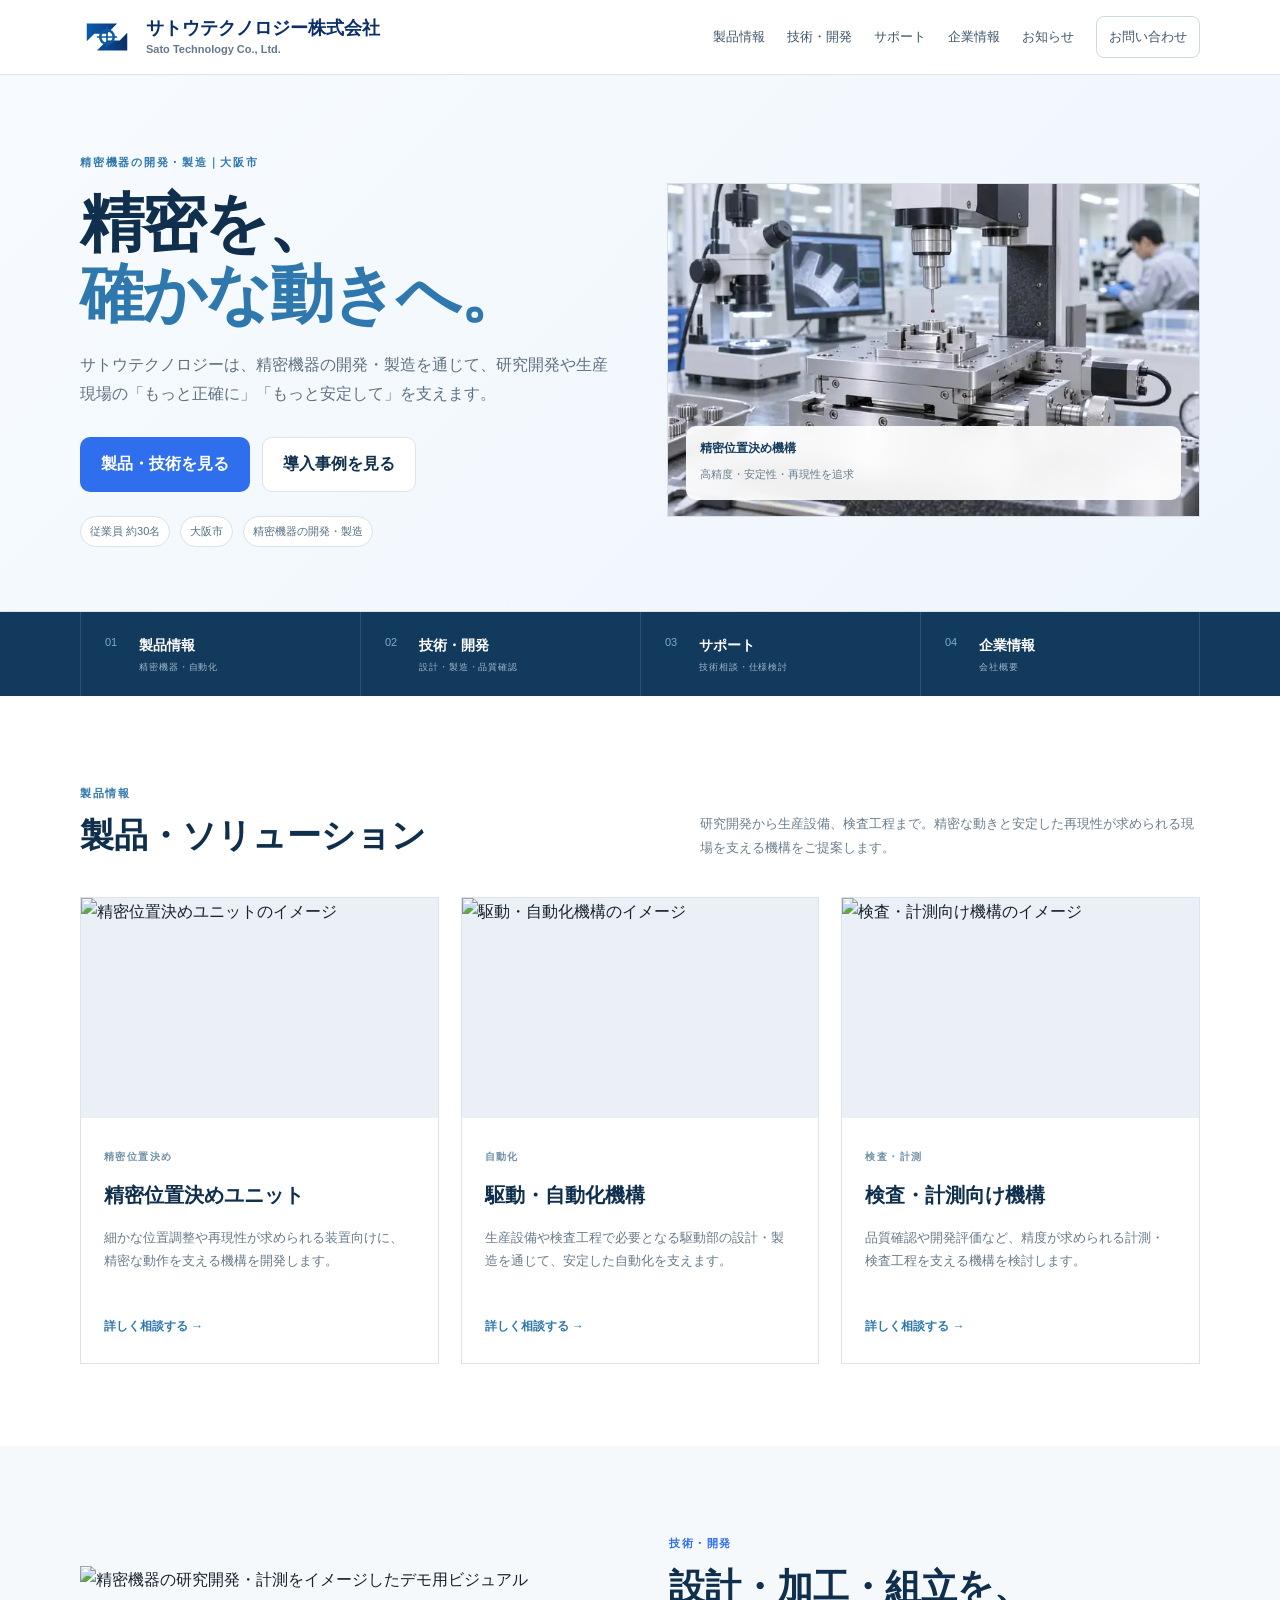
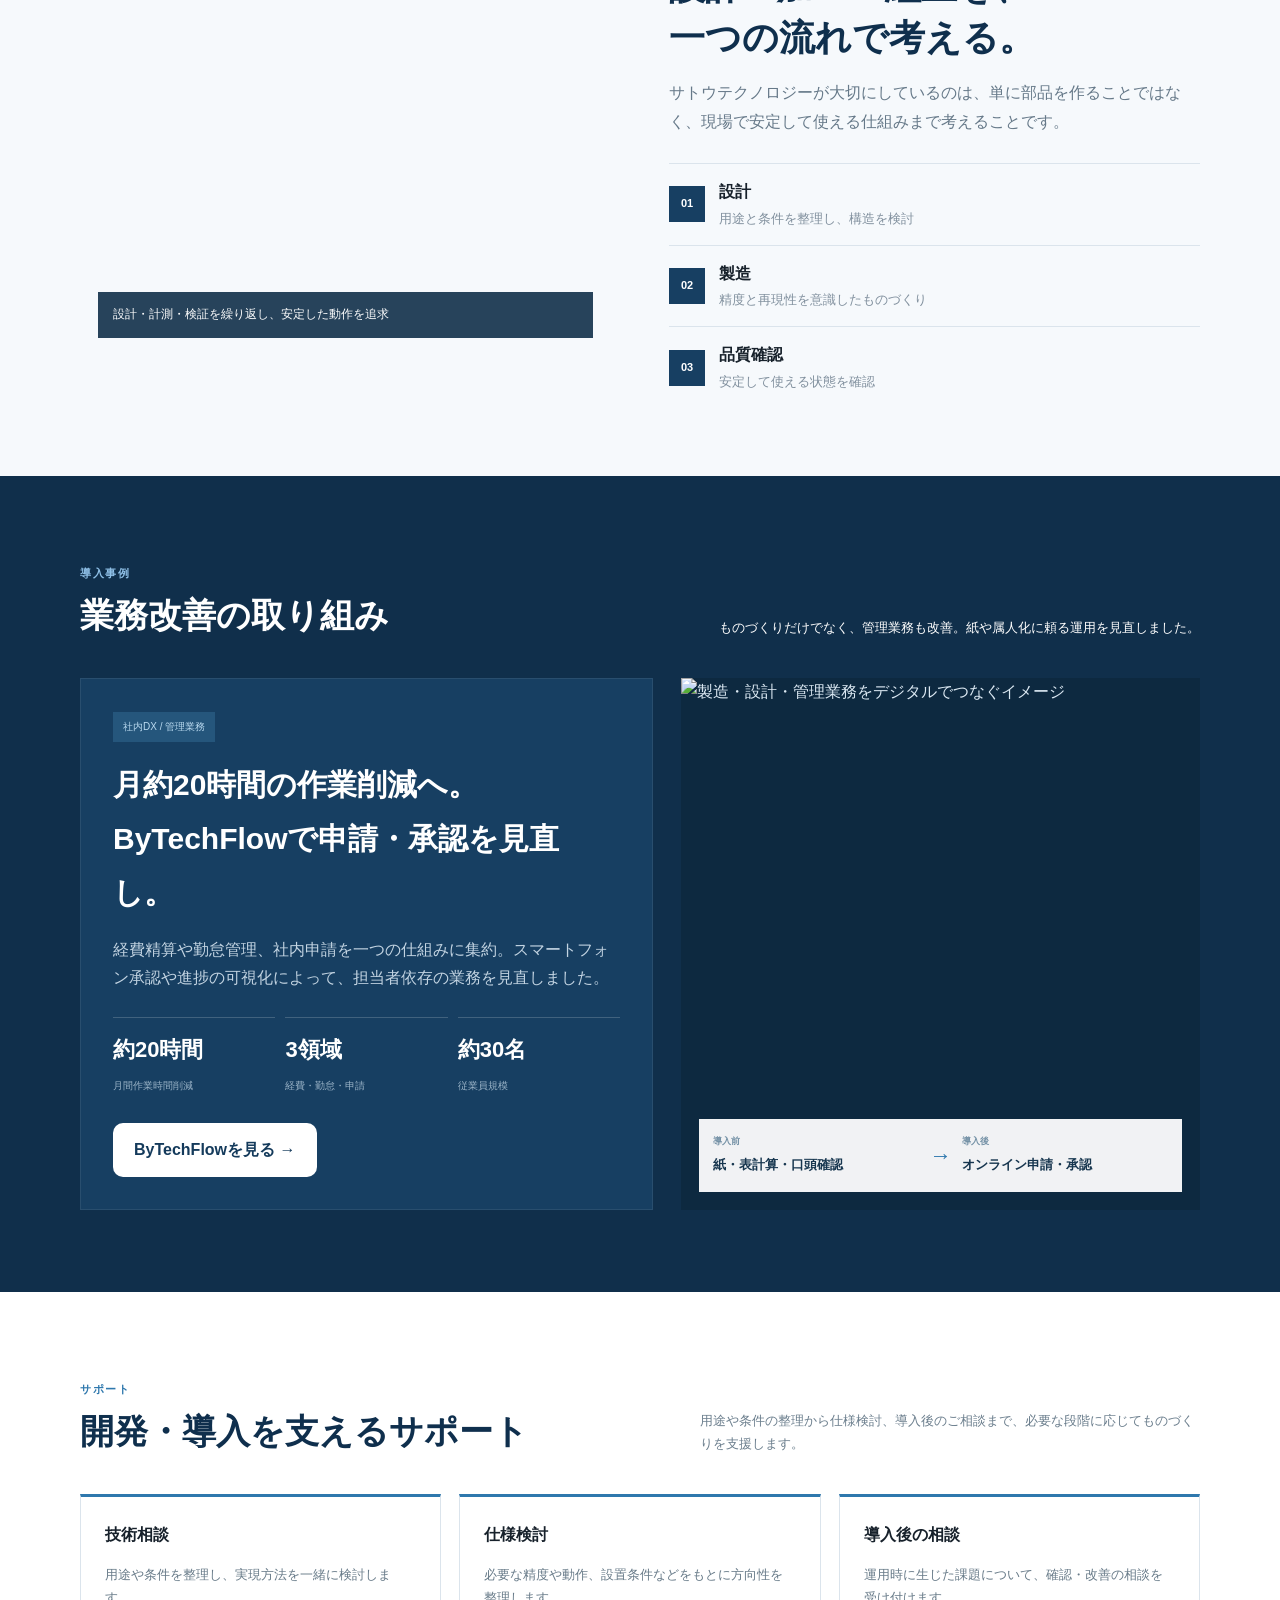
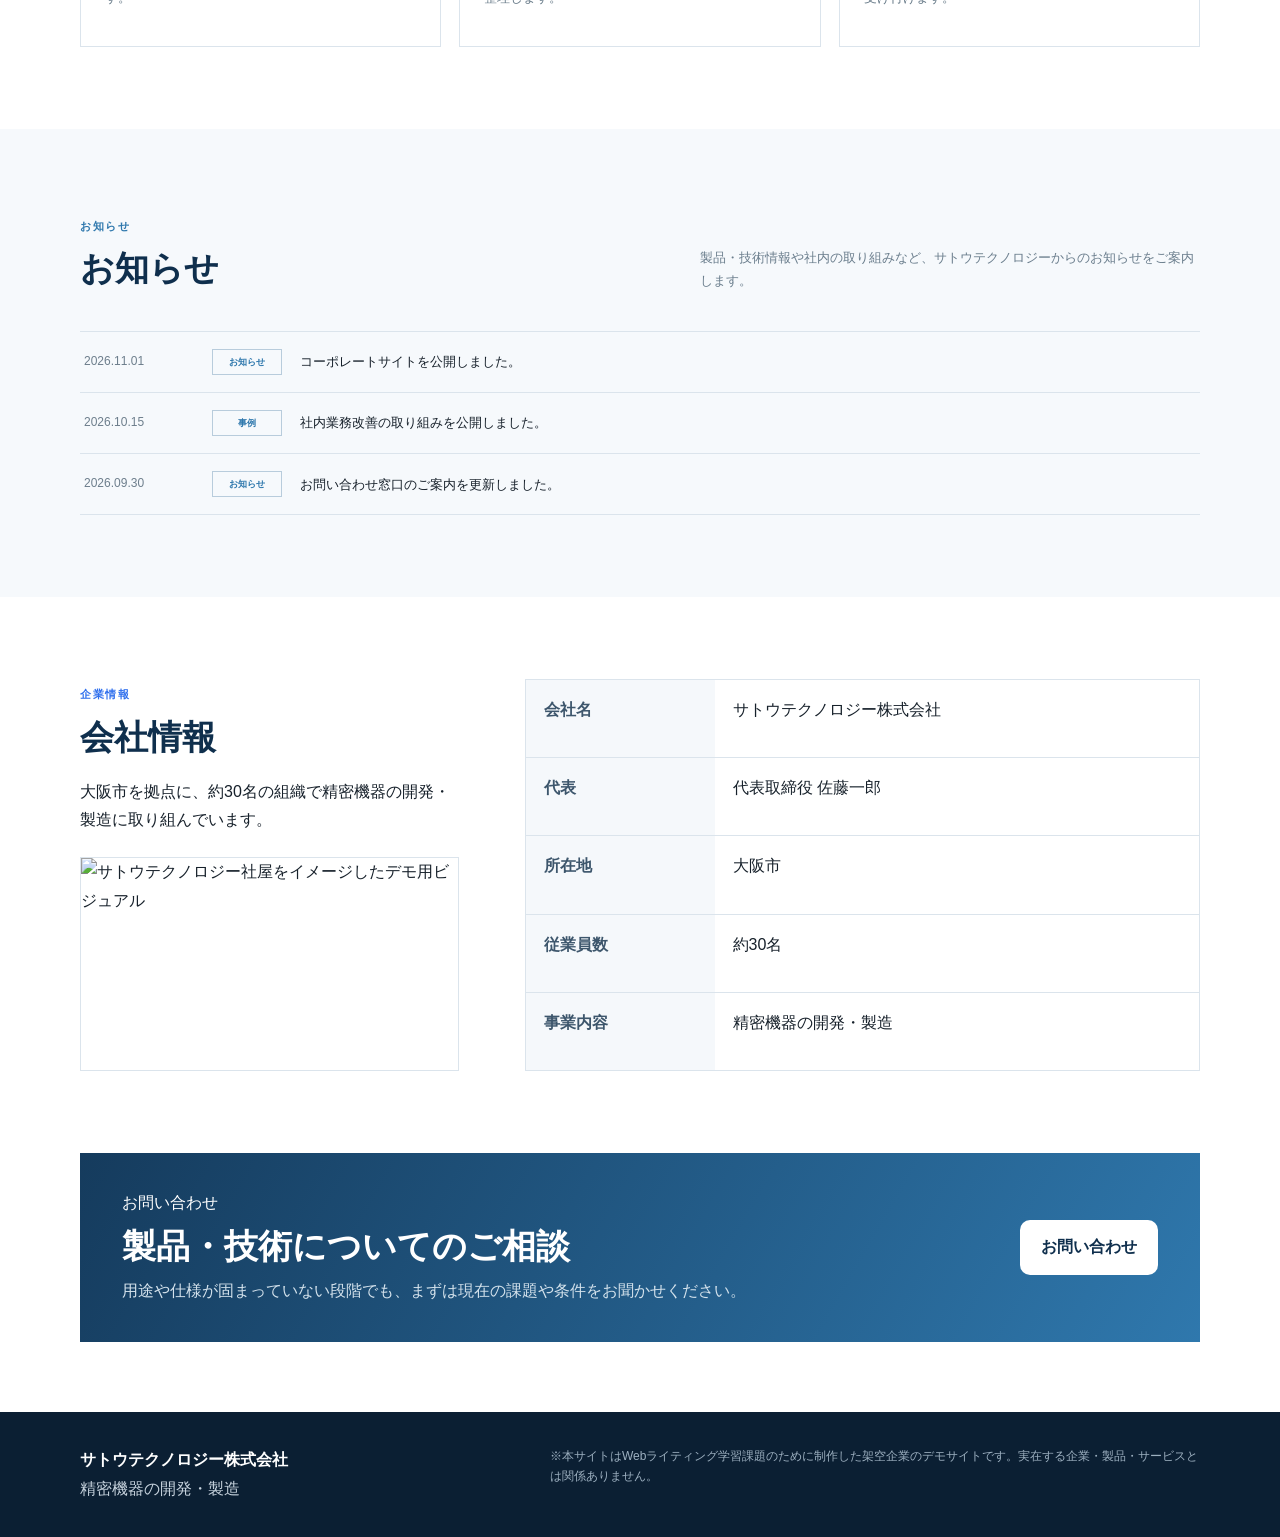
==== index.html @ 9f77a1e1 "Replace Sato Technology hero photo with requested precision stage image" ====
<!doctype html>
<html lang="ja">
<head>
<meta charset="utf-8">
<meta name="viewport" content="width=device-width, initial-scale=1">
<meta name="robots" content="noindex,nofollow">
<meta name="description" content="学習課題用に制作した架空企業・サトウテクノロジー株式会社のデモサイトです。">
<title>サトウテクノロジー株式会社｜精密機器・自動化技術</title>
<link rel="stylesheet" href="styles.css">
</head>
<body class="st-page">
<header class="site-header st-header">
  <div class="container header-inner">
    <a class="brand st-brand st-brand-inline" href="index.html" aria-label="サトウテクノロジー株式会社 ホーム">
      <svg class="st-logo-mark" viewBox="0 0 64 64" aria-hidden="true"><defs><linearGradient id="stg" x1="0" x2="1"><stop offset="0" stop-color="#0b5cab"/><stop offset="1" stop-color="#0b2f66"/></linearGradient></defs><path fill="url(#stg)" d="M8 16h36L32 28H17L8 37V16zm48 32H20l12-12h15l9-9v21z"/><circle cx="32" cy="32" r="8" fill="none" stroke="#0b5cab" stroke-width="3"/><path d="M32 20v24M20 32h24" stroke="#0b5cab" stroke-width="2"/></svg>
      <span class="st-logo-text"><strong>サトウテクノロジー株式会社</strong><small>Sato Technology Co., Ltd.</small></span>
    </a>
    <nav class="nav st-nav" aria-label="主要ナビゲーション">
      <a href="#products">製品情報</a>
      <a href="#technology">技術・開発</a>
      <a href="#support">サポート</a>
      <a href="#company">企業情報</a>
      <a href="#news">お知らせ</a>
      <a class="nav-contact" href="#contact">お問い合わせ</a>
    </nav>
  </div>
</header>

<main>
<section class="st-hero">
  <div class="container st-hero-grid">
    <div class="st-hero-copy">
      <div class="st-kicker">精密機器の開発・製造｜大阪市</div>
      <h1>精密を、<br><span>確かな動きへ。</span></h1>
      <p>サトウテクノロジーは、精密機器の開発・製造を通じて、研究開発や生産現場の「もっと正確に」「もっと安定して」を支えます。</p>
      <div class="cta-row">
        <a class="btn btn-primary" href="#products">製品・技術を見る</a>
        <a class="btn btn-secondary" href="#case">導入事例を見る</a>
      </div>
      <div class="st-hero-meta">
        <span>従業員 約30名</span><span>大阪市</span><span>精密機器の開発・製造</span>
      </div>
    </div>

    <div class="precision-visual precision-photo" aria-label="精密位置決めユニットのイメージ写真">
      <img src="assets/sato-hero-precision-stage.webp" alt="精密測定ステージと歯車検査装置を用いた精密機器の測定風景">
      <div class="precision-caption"><b>精密位置決め機構</b><span>高精度・安定性・再現性を追求</span></div>
    </div>

  </div>
</section>

<section class="st-quick-nav">
  <div class="container st-quick-grid">
    <a href="#products"><span>01</span><b>製品情報</b><small>精密機器・自動化</small></a>
    <a href="#technology"><span>02</span><b>技術・開発</b><small>設計・製造・品質確認</small></a>
    <a href="#support"><span>03</span><b>サポート</b><small>技術相談・仕様検討</small></a>
    <a href="#company"><span>04</span><b>企業情報</b><small>会社概要</small></a>
  </div>
</section>

<section id="products" class="st-section">
  <div class="container">
    <div class="st-section-head"><div><span>製品情報</span><h2>製品・ソリューション</h2></div><p>研究開発から生産設備、検査工程まで。精密な動きと安定した再現性が求められる現場を支える機構をご提案します。</p></div>
    <div class="st-product-grid">
      <article class="st-product-card">
        <div class="product-art product-photo"><img src="https://images.unsplash.com/photo-1755943421697-a9948e8c6234?auto=format&fit=crop&w=900&q=72" alt="精密位置決めユニットのイメージ"></div>
        <div class="product-body"><span>精密位置決め</span><h3>精密位置決めユニット</h3><p>細かな位置調整や再現性が求められる装置向けに、精密な動作を支える機構を開発します。</p><a href="#contact">詳しく相談する →</a></div>
      </article>
      <article class="st-product-card">
        <div class="product-art product-photo"><img src="https://images.unsplash.com/photo-1774887810190-5de1cc9cb06e?auto=format&fit=crop&w=900&q=72" alt="駆動・自動化機構のイメージ"></div>
        <div class="product-body"><span>自動化</span><h3>駆動・自動化機構</h3><p>生産設備や検査工程で必要となる駆動部の設計・製造を通じて、安定した自動化を支えます。</p><a href="#contact">詳しく相談する →</a></div>
      </article>
      <article class="st-product-card">
        <div class="product-art product-photo"><img src="https://images.unsplash.com/photo-1755943421697-a9948e8c6234?auto=format&fit=crop&w=900&q=72" alt="検査・計測向け機構のイメージ"></div>
        <div class="product-body"><span>検査・計測</span><h3>検査・計測向け機構</h3><p>品質確認や開発評価など、精度が求められる計測・検査工程を支える機構を検討します。</p><a href="#contact">詳しく相談する →</a></div>
      </article>
    </div>
  </div>
</section>

<section id="technology" class="st-section st-soft">
  <div class="container st-tech-grid">
    <div class="st-tech-visual st-tech-photo">
      <img src="https://images.unsplash.com/photo-1774887810190-5de1cc9cb06e?auto=format&fit=crop&w=1400&q=76" alt="精密機器の研究開発・計測をイメージしたデモ用ビジュアル">
      <div class="photo-note">設計・計測・検証を繰り返し、安定した動作を追求</div>
    </div>

    <div>
      <span class="st-label">技術・開発</span>
      <h2>設計・加工・組立を、<br>一つの流れで考える。</h2>
      <p>サトウテクノロジーが大切にしているのは、単に部品を作ることではなく、現場で安定して使える仕組みまで考えることです。</p>
      <div class="st-tech-points">
        <div><b>01</b><span><strong>設計</strong><small>用途と条件を整理し、構造を検討</small></span></div>
        <div><b>02</b><span><strong>製造</strong><small>精度と再現性を意識したものづくり</small></span></div>
        <div><b>03</b><span><strong>品質確認</strong><small>安定して使える状態を確認</small></span></div>
      </div>
    </div>
  </div>
</section>

<section id="case" class="st-case-section">
  <div class="container">
    <div class="st-section-head light"><div><span>導入事例</span><h2>業務改善の取り組み</h2></div><p>ものづくりだけでなく、管理業務も改善。紙や属人化に頼る運用を見直しました。</p></div>
    <div class="st-case-grid">
      <div class="st-case-copy">
        <span class="case-pill">社内DX / 管理業務</span>
        <h3>月約20時間の作業削減へ。<br>ByTechFlowで申請・承認を見直し。</h3>
        <p>経費精算や勤怠管理、社内申請を一つの仕組みに集約。スマートフォン承認や進捗の可視化によって、担当者依存の業務を見直しました。</p>
        <div class="st-case-stats"><div><b>約20時間</b><span>月間作業時間削減</span></div><div><b>3領域</b><span>経費・勤怠・申請</span></div><div><b>約30名</b><span>従業員規模</span></div></div>
        <a class="btn case-btn" href="bytechflow.html">ByTechFlowを見る →</a>
      </div>
      <div class="st-case-visual">
        <img src="https://images.unsplash.com/photo-1770048532712-4fde5ef7eb90?auto=format&fit=crop&w=1400&q=76" alt="製造・設計・管理業務をデジタルでつなぐイメージ">
        <div class="st-case-overlay">
          <div><small>導入前</small><b>紙・表計算・口頭確認</b></div>
          <span>→</span>
          <div><small>導入後</small><b>オンライン申請・承認</b></div>
        </div>
      </div>
    </div>
  </div>
</section>

<section id="support" class="st-section">
  <div class="container">
    <div class="st-section-head"><div><span>サポート</span><h2>開発・導入を支えるサポート</h2></div><p>用途や条件の整理から仕様検討、導入後のご相談まで、必要な段階に応じてものづくりを支援します。</p></div>
    <div class="st-support-grid">
      <div><b>技術相談</b><p>用途や条件を整理し、実現方法を一緒に検討します。</p></div>
      <div><b>仕様検討</b><p>必要な精度や動作、設置条件などをもとに方向性を整理します。</p></div>
      <div><b>導入後の相談</b><p>運用時に生じた課題について、確認・改善の相談を受け付けます。</p></div>
    </div>
  </div>
</section>

<section id="news" class="st-section st-soft">
  <div class="container">
    <div class="st-section-head"><div><span>お知らせ</span><h2>お知らせ</h2></div><p>製品・技術情報や社内の取り組みなど、サトウテクノロジーからのお知らせをご案内します。</p></div>
    <div class="st-news-list">
      <div><time>2026.11.01</time><span>お知らせ</span><p>コーポレートサイトを公開しました。</p></div>
      <div><time>2026.10.15</time><span>事例</span><p>社内業務改善の取り組みを公開しました。</p></div>
      <div><time>2026.09.30</time><span>お知らせ</span><p>お問い合わせ窓口のご案内を更新しました。</p></div>
    </div>
  </div>
</section>

<section id="company" class="st-section">
  <div class="container st-company-grid">
    <div><span class="st-label">企業情報</span><h2>会社情報</h2><p>大阪市を拠点に、約30名の組織で精密機器の開発・製造に取り組んでいます。</p><img class="st-company-photo" src="https://images.unsplash.com/photo-1770048532712-4fde5ef7eb90?auto=format&fit=crop&w=1000&q=74" alt="サトウテクノロジー社屋をイメージしたデモ用ビジュアル"></div>
    <table class="profile st-profile"><tr><th>会社名</th><td>サトウテクノロジー株式会社</td></tr><tr><th>代表</th><td>代表取締役 佐藤一郎</td></tr><tr><th>所在地</th><td>大阪市</td></tr><tr><th>従業員数</th><td>約30名</td></tr><tr><th>事業内容</th><td>精密機器の開発・製造</td></tr></table>
  </div>
</section>

<section id="contact" class="st-contact-section">
  <div class="container st-contact-box">
    <div><span>お問い合わせ</span><h2>製品・技術についてのご相談</h2><p>用途や仕様が固まっていない段階でも、まずは現在の課題や条件をお聞かせください。</p></div>
    <a class="btn btn-white" href="mailto:contact@sato-technology.example">お問い合わせ</a>
  </div>
</section>
</main>

<footer class="site-footer st-footer">
  <div class="container footer-inner">
    <div><div class="footer-title">サトウテクノロジー株式会社</div><div>精密機器の開発・製造</div></div>
    <div class="footer-note">※本サイトはWebライティング学習課題のために制作した架空企業のデモサイトです。実在する企業・製品・サービスとは関係ありません。</div>
  </div>
</footer>
</body>
</html>
---- styles.css ----
:root{
  --navy:#0f2f4d;--blue:#2f6fed;--blue2:#eaf2ff;--ink:#17212b;--muted:#647588;
  --line:#dbe4ec;--soft:#f6f9fc;--white:#fff;--shadow:0 18px 50px rgba(20,57,91,.12)
}
*{box-sizing:border-box}
html{scroll-behavior:smooth}
body{margin:0;font-family:-apple-system,BlinkMacSystemFont,"Segoe UI","Hiragino Kaku Gothic ProN","Yu Gothic",Meiryo,sans-serif;color:var(--ink);background:#fff;line-height:1.8}
a{color:inherit;text-decoration:none}
img,svg{display:block;max-width:100%}
.container{width:min(1120px,calc(100% - 40px));margin:auto}
.site-header{position:sticky;top:0;z-index:30;background:rgba(255,255,255,.95);backdrop-filter:blur(10px);border-bottom:1px solid var(--line)}
.header-inner{min-height:74px;display:flex;align-items:center;justify-content:space-between;gap:24px}
.brand{display:flex;align-items:center;gap:12px;font-weight:800;color:var(--navy)}
.brand-mark{width:38px;height:38px;border-radius:10px;background:linear-gradient(135deg,var(--navy),var(--blue));display:grid;place-items:center;color:#fff;font-weight:900}
.nav{display:flex;align-items:center;gap:22px;font-size:13px;color:#3f566b}
.nav a:hover{color:var(--blue)}
.nav-contact{padding:8px 12px;border:1px solid #cbd9e5;border-radius:8px}
.btn{display:inline-flex;align-items:center;justify-content:center;padding:12px 20px;border-radius:10px;font-weight:800;border:1px solid transparent;transition:.2s}
.btn:hover{transform:translateY(-1px)}
.btn-primary{background:var(--blue);color:#fff}
.btn-secondary{background:#fff;border-color:var(--line);color:var(--navy)}
.btn-white{background:#fff;color:var(--navy)}
.btn-outline-white{border-color:rgba(255,255,255,.55);color:#fff;background:transparent}
.btn-lg{padding:14px 24px;border-radius:12px}
.cta-row{display:flex;gap:12px;flex-wrap:wrap;margin-top:28px}
h1,h2,h3{color:var(--navy)}
h1{letter-spacing:-.03em}
h2{font-size:34px;line-height:1.4;margin:6px 0 12px}
h3{margin:0 0 10px}
.kicker,.st-label{font-size:11px;letter-spacing:.14em;text-transform:uppercase;color:var(--blue);font-weight:900}
.muted{color:var(--muted)}
.profile{width:100%;border-collapse:collapse;background:#fff;border:1px solid var(--line)}
.profile th,.profile td{padding:16px 18px;border-bottom:1px solid var(--line);text-align:left;vertical-align:top}
.profile th{width:28%;background:#f5f8fb;color:#3d566c}
.notice{font-size:13px;color:#5f6d7a;background:#fff8e6;border:1px solid #ecd99b;padding:14px 16px;border-radius:10px}
.site-footer{background:#0b1f33;color:#c6d2dd;padding:34px 0}
.footer-inner{display:flex;justify-content:space-between;gap:28px;align-items:flex-start}
.footer-title{color:#fff;font-weight:900}
.footer-note{max-width:650px;font-size:12px;line-height:1.7;color:#9db0c0}
.footer-links{display:flex;gap:14px;flex-wrap:wrap;font-size:12px}

/* Sato Technology */
.st-brand-inline{display:flex;align-items:center;gap:12px}
.st-logo-mark{width:54px;height:54px;flex:none}
.st-logo-text{display:flex;flex-direction:column;line-height:1.15}
.st-logo-text strong{font-size:18px;color:#0b2f66}
.st-logo-text small{font-size:11px;color:#657789;margin-top:4px}
.st-hero{padding:78px 0 64px;background:linear-gradient(135deg,#f7fbff,#eef5fb);border-bottom:1px solid var(--line)}
.st-hero-grid{display:grid;grid-template-columns:1fr 1fr;gap:54px;align-items:center}
.st-kicker{font-size:11px;color:#2f78ad;letter-spacing:.16em;font-weight:900}
.st-hero h1{font-size:clamp(42px,5vw,66px);line-height:1.12;margin:15px 0 20px}
.st-hero h1 span{color:#2f78ad}
.st-hero-copy>p{color:#5f7181;font-size:16px}
.st-hero-meta{display:flex;gap:10px;flex-wrap:wrap;margin-top:24px}
.st-hero-meta span{font-size:11px;padding:5px 9px;background:#fff;border:1px solid #d7e2ea;border-radius:999px;color:#557084}
.precision-visual{position:relative;background:#dfe9f2;border:1px solid #d6e1e9;overflow:hidden}
.precision-photo>img{width:100%;aspect-ratio:16/10;object-fit:cover}
.precision-caption{position:absolute;left:18px;right:18px;bottom:16px;background:rgba(255,255,255,.92);backdrop-filter:blur(8px);padding:12px 14px;border-radius:10px}
.precision-caption b{display:block;color:#163d5e;font-size:12px}
.precision-caption span{font-size:11px;color:#687d8d}
.st-quick-nav{padding:0;background:#123a5c}
.st-quick-grid{display:grid;grid-template-columns:repeat(4,1fr)}
.st-quick-grid a{display:grid;grid-template-columns:34px 1fr;grid-template-rows:auto auto;padding:21px 24px;color:#fff;border-left:1px solid rgba(255,255,255,.12)}
.st-quick-grid a:last-child{border-right:1px solid rgba(255,255,255,.12)}
.st-quick-grid span{grid-row:1/3;color:#7eaccd;font-size:11px}
.st-quick-grid b{font-size:14px}
.st-quick-grid small{font-size:9px;color:#a1b8c9;letter-spacing:.1em}
.st-section{padding:82px 0}
.st-soft{background:var(--soft)}
.st-section-head{display:flex;justify-content:space-between;gap:50px;align-items:flex-end;margin-bottom:38px}
.st-section-head>div span{font-size:11px;color:#2f78ad;letter-spacing:.14em;font-weight:900}
.st-section-head h2{margin:5px 0 0}
.st-section-head>p{max-width:500px;margin:0;color:#6b7e8d;font-size:13px}
.st-section-head.light h2,.st-section-head.light p{color:#fff}
.st-section-head.light span{color:#8fc0e7}
.st-product-grid{display:grid;grid-template-columns:repeat(3,1fr);gap:22px}
.st-product-card{background:#fff;border:1px solid var(--line);overflow:hidden}
.product-art{height:220px;background:#eaf0f5}
.product-photo img{width:100%;height:100%;object-fit:cover;transition:.3s}
.st-product-card:hover .product-photo img{transform:scale(1.03)}
.product-body{padding:23px}
.product-body>span{font-size:10px;color:#7191a7;letter-spacing:.14em;font-weight:900}
.product-body h3{font-size:20px;margin:7px 0 8px}
.product-body p{font-size:13px;color:#687b89;min-height:72px}
.product-body a{font-size:12px;color:#2f78ad;font-weight:900}
.st-tech-grid{display:grid;grid-template-columns:1fr 1fr;gap:58px;align-items:center}
.st-tech-photo{position:relative;overflow:hidden}
.st-tech-photo img{width:100%;min-height:390px;object-fit:cover}
.photo-note{position:absolute;left:18px;right:18px;bottom:18px;background:rgba(11,43,69,.88);color:#fff;padding:12px 15px;font-size:12px}
.st-tech-grid h2{font-size:36px}
.st-tech-grid p{color:#667989}
.st-tech-points{margin-top:26px;display:grid;gap:14px}
.st-tech-points>div{display:flex;gap:14px;align-items:center;border-top:1px solid var(--line);padding-top:14px}
.st-tech-points b{width:36px;height:36px;display:grid;place-items:center;background:#173f62;color:#fff;font-size:11px}
.st-tech-points span{display:flex;flex-direction:column}
.st-tech-points small{color:#81909e}
.st-case-section{padding:82px 0;background:#102f4b;color:#dce9f3}
.st-case-grid{display:grid;grid-template-columns:1.05fr .95fr;gap:28px}
.st-case-copy{background:#173f62;padding:32px;border:1px solid rgba(255,255,255,.08)}
.case-pill{font-size:10px;background:#25567c;color:#b9d9ef;padding:6px 10px;display:inline-block}
.st-case-copy h3{font-size:30px;color:#fff;margin:16px 0 12px}
.st-case-copy p{color:#c3d4e2}
.st-case-stats{display:grid;grid-template-columns:repeat(3,1fr);gap:10px;margin:24px 0}
.st-case-stats div{border-top:1px solid rgba(255,255,255,.18);padding-top:12px}
.st-case-stats b{display:block;color:#fff;font-size:22px}
.st-case-stats span{font-size:10px;color:#9ab3c7}
.case-btn{background:#fff;color:#143a5b}
.st-case-visual{position:relative;overflow:hidden;background:#0d2940}
.st-case-visual>img{width:100%;height:100%;min-height:370px;object-fit:cover}
.st-case-overlay{position:absolute;left:18px;right:18px;bottom:18px;display:grid;grid-template-columns:1fr auto 1fr;gap:10px;align-items:center;background:rgba(255,255,255,.94);padding:14px;color:#17364f}
.st-case-overlay small{display:block;font-size:9px;color:#7390a5;font-weight:900}
.st-case-overlay b{font-size:13px}
.st-case-overlay span{color:#2f78ad;font-size:22px;font-weight:900}
.st-support-grid{display:grid;grid-template-columns:repeat(3,1fr);gap:18px}
.st-support-grid>div{border-top:3px solid #2f78ad;background:#fff;border-left:1px solid var(--line);border-right:1px solid var(--line);border-bottom:1px solid var(--line);padding:24px}
.st-support-grid p{font-size:13px;color:#687b89}
.st-news-list{border-top:1px solid var(--line)}
.st-news-list>div{display:grid;grid-template-columns:110px 70px 1fr;gap:18px;align-items:center;border-bottom:1px solid var(--line);padding:17px 4px}
.st-news-list time{font-size:12px;color:#6d7e8c}
.st-news-list span{font-size:9px;color:#2f78ad;font-weight:900;border:1px solid #b8ccdc;text-align:center;padding:4px}
.st-news-list p{margin:0;font-size:13px}
.st-company-grid{display:grid;grid-template-columns:.72fr 1.28fr;gap:66px}
.st-company-photo{width:100%;margin-top:22px;aspect-ratio:16/9;object-fit:cover;border:1px solid var(--line)}
.st-contact-section{padding:0 0 70px}
.st-contact-box{background:linear-gradient(120deg,#153b5d,#2f78ad);padding:36px 42px;color:#fff;display:flex;justify-content:space-between;gap:30px;align-items:center}
.st-contact-box h2{color:#fff;margin:5px 0 7px}
.st-contact-box p{margin:0;color:#d4e2ec}

/* ByTechFlow + provider */
.btf-page{background:#fff}
.btf-header .header-inner{min-height:76px}
.btf-header .header-cta{padding:10px 16px;font-size:13px}
.btf-hero{position:relative;overflow:hidden;padding:84px 0 76px;background:radial-gradient(circle at 82% 18%,#e8f2ff 0,rgba(232,242,255,.3) 30%,transparent 52%),linear-gradient(180deg,#fbfdff,#f5f9ff);border-bottom:1px solid #e3ebf4}
.btf-hero-grid{display:grid;grid-template-columns:.92fr 1.08fr;gap:54px;align-items:center}
.eyebrow{display:inline-flex;padding:6px 12px;border-radius:999px;background:var(--blue2);color:#1e5fd1;font-size:12px;font-weight:900}
.btf-hero-copy h1{font-size:clamp(42px,5.4vw,68px);line-height:1.12;margin:18px 0 20px}
.btf-hero-copy h1 span{color:var(--blue)}
.btf-hero-copy .lead{font-size:19px;color:#30465b}
.hero-sub{font-size:14px;color:#66798b}
.hero-sub a{color:#245fc8;font-weight:800}
.hero-trust{display:flex;gap:16px;flex-wrap:wrap;margin-top:22px;color:#526679;font-size:13px}
.product-window{border:1px solid #d9e4ef;background:#fff;border-radius:22px;box-shadow:var(--shadow);overflow:hidden}
.window-bar{height:42px;display:flex;align-items:center;gap:7px;padding:0 14px;border-bottom:1px solid #edf1f5;background:#fbfcfe;color:#8a99a8;font-size:11px}
.window-bar i{width:8px;height:8px;border-radius:50%;background:#dce4ec}
.window-bar span{margin-left:8px}
.app-shell{display:grid;grid-template-columns:92px 1fr;min-height:390px}
.app-sidebar{background:#123156;padding:18px 12px;color:#c9d7e6}
.mini-logo{width:32px;height:32px;border-radius:9px;display:grid;place-items:center;background:#4f82f8;color:#fff;font-weight:900;margin:0 auto 20px}
.side-item{font-size:11px;padding:9px 8px;border-radius:8px;margin:4px 0}
.side-item.active{background:rgba(255,255,255,.12);color:#fff}
.app-main{background:#f5f8fc;padding:22px}
.app-top{display:flex;justify-content:space-between;align-items:center;margin-bottom:18px;color:#2d4357}
.app-top span{font-size:11px;color:#91a0ae}
.dash-grid{display:grid;grid-template-columns:1fr 1fr;gap:12px}
.dash-card{background:#fff;border:1px solid #e4ebf2;border-radius:12px;padding:14px;min-height:104px}
.dash-card.dash-wide{grid-column:1/-1}
.dash-label{font-size:10px;color:#7a8c9d;margin-bottom:8px}
.big-num{font-size:27px;color:#2f6fed;line-height:1}
.dash-card small{margin-left:4px;color:#8292a2}
.schedule-row,.progress-row{display:flex;align-items:center;gap:10px;font-size:11px;padding:6px 0;border-top:1px solid #f0f3f7}
.progress-row{justify-content:space-between}
.progress-row em{font-style:normal;color:#b96b00;background:#fff2d7;border-radius:999px;padding:2px 7px}
.progress-row em.done{color:#207a55;background:#e9f8f1}
.value-strip{padding:0;border-bottom:1px solid #e8eef5}
.value-strip-inner{display:grid;grid-template-columns:repeat(4,1fr)}
.value-strip-inner div{padding:24px 18px;border-right:1px solid #edf1f5;text-align:center}
.value-strip b{display:block;color:#163756}
.value-strip span{font-size:12px;color:#7a8b9b}
.btf-section{padding:88px 0}
.btf-soft{background:#f7faff}
.section-head{max-width:800px;margin-bottom:38px}
.section-head.center{text-align:center;margin:0 auto 46px}
.reason-grid{display:grid;grid-template-columns:repeat(3,1fr);gap:22px}
.reason-card{position:relative;border:1px solid #e2e9f0;border-radius:20px;padding:28px;background:#fff}
.reason-no{position:absolute;right:20px;top:16px;font-size:12px;color:#a6b5c4}
.reason-icon{width:48px;height:48px;border-radius:14px;background:#eaf2ff;display:grid;place-items:center;color:#2f6fed;font-weight:900;font-size:20px;margin-bottom:18px}
.reason-card p{font-size:14px;color:#617385}
.feature-grid-6{display:grid;grid-template-columns:repeat(3,1fr);gap:18px}
.feature-tile{border:1px solid #dfe8f1;border-radius:18px;background:#fff;padding:24px}
.feature-icon{width:42px;height:42px;border-radius:12px;background:#edf4ff;display:grid;place-items:center;color:#2f6fed;font-weight:900;margin-bottom:15px}
.feature-tile p{font-size:13px;color:#66798a}
.feature-tile span{font-size:12px;color:#2f6fed;font-weight:800}
.workflow-grid{display:grid;grid-template-columns:.95fr 1.05fr;gap:68px;align-items:center}
.workflow-copy h2{font-size:38px}
.step-list{margin-top:28px;display:grid;gap:15px}
.step-list>div{display:flex;gap:14px;align-items:center;padding:15px 0;border-top:1px solid #e2e9f0}
.step-list b{width:34px;height:34px;border-radius:50%;display:grid;place-items:center;background:#2f6fed;color:#fff}
.step-list span{display:flex;flex-direction:column}
.step-list small{color:#7a8b9b}
.phone-stage{position:relative;min-height:450px;display:grid;place-items:center}
.phone{width:270px;background:#13253a;border-radius:34px;padding:12px;box-shadow:0 28px 60px rgba(20,45,70,.2)}
.phone-screen{background:#f6f9fc;border-radius:24px;padding:22px 16px;min-height:410px}
.phone-notch{width:80px;height:16px;background:#13253a;border-radius:0 0 12px 12px;margin:0 auto -4px;position:relative;z-index:2}
.phone-head{font-weight:900;color:#173653;margin-bottom:18px}
.phone-card{background:#fff;border:1px solid #e0e7ef;border-radius:12px;padding:13px;margin-bottom:11px;display:grid;gap:4px}
.phone-card small,.phone-card span{font-size:10px;color:#7a8b9b}
.phone-card em{font-style:normal;font-size:10px;color:#b86e00}
.phone-card em.approved{color:#21825c}
.phone-button{width:100%;background:#2f6fed;color:#fff;padding:12px;border-radius:10px;font-weight:800;text-align:center}
.float-note{position:absolute;background:#fff;border:1px solid #dce6ef;border-radius:10px;padding:10px 13px;box-shadow:0 12px 30px rgba(20,57,91,.12);font-size:12px;color:#31506b}
.note-a{right:6%;top:18%}.note-b{left:3%;bottom:18%}
.case-section{background:#f8fbff}
.case-feature{display:grid;grid-template-columns:1fr 1fr;gap:26px}
.case-copy{background:#12375b;color:#d9e8f4;border-radius:18px;padding:30px}
.case-copy h3{color:#fff;font-size:28px;margin-top:12px}
.case-tag{font-size:10px;background:#235681;color:#c8e2f4;padding:6px 10px;border-radius:999px}
.case-metrics{display:grid;grid-template-columns:repeat(3,1fr);gap:10px;margin:22px 0}
.case-metrics div{border-top:1px solid rgba(255,255,255,.18);padding-top:10px}
.case-metrics strong{display:block;color:#fff;font-size:22px}
.case-metrics span{font-size:10px}
.text-link{font-size:12px;font-weight:900;color:#bfe1ff}
.before-after{display:grid;grid-template-columns:1fr auto 1fr;gap:10px;align-items:center}
.ba-col{background:#fff;border:1px solid #dfe8f0;border-radius:16px;padding:24px}
.ba-col b{display:block;margin-bottom:12px}
.ba-col ul{padding-left:18px;margin:0;color:#637588;font-size:13px}
.ba-arrow{font-size:28px;color:#2f6fed;font-weight:900}
.support-grid{display:grid;grid-template-columns:1fr .82fr;gap:48px;align-items:center}
.support-list{padding:0;list-style:none;display:grid;gap:12px;margin-top:24px}
.support-list li{display:grid;grid-template-columns:120px 1fr;gap:16px;padding:14px 0;border-top:1px solid #e0e7ee}
.support-list span{color:#6a7c8d;font-size:13px}
.support-panel{background:linear-gradient(140deg,#153c62,#2f6fed);color:#fff;border-radius:20px;padding:34px}
.support-panel span{font-size:10px;letter-spacing:.13em;opacity:.75}
.support-panel strong{display:block;font-size:31px;line-height:1.35;margin:10px 0}
.support-panel p{opacity:.86}
.btf-cta-section{padding:0 0 72px}
.btf-cta-box{background:linear-gradient(120deg,#173b5e,#2f6fed);padding:40px;border-radius:20px;color:#fff;display:flex;justify-content:space-between;gap:34px;align-items:center}
.btf-cta-box h2{color:#fff;margin:6px 0}
.btf-cta-box p{color:#dbe8f5;max-width:690px}
.demo-notice-wrap{padding:0 0 54px}

@media(max-width:920px){
  .nav{display:none}.st-hero-grid,.st-tech-grid,.st-case-grid,.st-company-grid,.btf-hero-grid,.workflow-grid,.case-feature,.support-grid{grid-template-columns:1fr}
  .st-product-grid,.st-support-grid,.reason-grid,.feature-grid-6{grid-template-columns:1fr}
  .st-quick-grid,.value-strip-inner{grid-template-columns:repeat(2,1fr)}
  .st-section-head{display:block}.st-section-head>p{margin-top:14px}
  .st-case-overlay{grid-template-columns:1fr}.st-case-overlay span{transform:rotate(90deg);text-align:center}
  .btf-header .header-cta{display:none}
  .product-window{transform:none}
  .footer-inner{flex-direction:column}
}
@media(max-width:600px){
  .container{width:min(100% - 28px,1120px)}
  .st-logo-mark{width:42px;height:42px}.st-logo-text strong{font-size:14px}.st-logo-text small{font-size:9px}
  .st-hero{padding-top:52px}.st-hero h1{font-size:46px}
  .st-quick-grid,.value-strip-inner{grid-template-columns:1fr}
  .st-case-stats,.case-metrics{grid-template-columns:1fr}
  .st-news-list>div{grid-template-columns:84px 52px 1fr;gap:8px}
  .st-contact-box,.btf-cta-box{padding:28px 22px;flex-direction:column;align-items:flex-start}
  .precision-caption{position:static;border-radius:0}
  .btf-hero{padding-top:52px}.btf-hero-copy h1{font-size:48px}
  .app-shell{grid-template-columns:72px 1fr}.app-main{padding:14px}.dash-grid{grid-template-columns:1fr}
  .before-after{grid-template-columns:1fr}.ba-arrow{transform:rotate(90deg);text-align:center}
  .phone-stage{min-height:430px}.float-note{display:none}
}

/* ByTechFlow mobile approval photo */
.btf-mobile-scene{
  padding:0 0 88px;
  background:#fff;
}
.mobile-scene-grid{
  display:grid;
  grid-template-columns:.9fr 1.1fr;
  gap:42px;
  align-items:center;
  padding:34px;
  border:1px solid #dfe8f1;
  border-radius:24px;
  background:linear-gradient(135deg,#f8fbff,#eef5ff);
  box-shadow:0 18px 50px rgba(20,57,91,.08);
}
.mobile-scene-copy h2{
  font-size:36px;
  margin:8px 0 14px;
}
.mobile-scene-copy p{
  color:#617385;
  margin:0;
}
.mobile-scene-points{
  display:flex;
  gap:10px;
  flex-wrap:wrap;
  margin-top:22px;
}
.mobile-scene-points span{
  font-size:12px;
  font-weight:800;
  color:#315d88;
  background:#fff;
  border:1px solid #d8e5f0;
  border-radius:999px;
  padding:7px 11px;
}
.mobile-scene-photo{
  margin:0;
  overflow:hidden;
  border-radius:18px;
  background:#dfe8f1;
  box-shadow:0 14px 34px rgba(20,45,70,.15);
}
.mobile-scene-photo img{
  width:100%;
  aspect-ratio:800/474;
  object-fit:cover;
  object-position:center;
  display:block;
}
.mobile-scene-photo figcaption{
  padding:10px 14px;
  background:#fff;
  color:#6e8090;
  font-size:11px;
}
@media(max-width:920px){
  .mobile-scene-grid{grid-template-columns:1fr;padding:24px}
}
@media(max-width:600px){
  .btf-mobile-scene{padding-bottom:62px}
  .mobile-scene-grid{padding:18px;gap:24px;border-radius:18px}
  .mobile-scene-copy h2{font-size:30px}
}

/* ByTechFlow visual polish */
.btf-page{overflow-x:hidden}
.btf-hero-grid{gap:64px}
.btf-hero-copy{max-width:520px}
.eyebrow{gap:9px;align-items:center}
.eyebrow small{
  font-size:9px;
  letter-spacing:.12em;
  color:#fff;
  background:#245fc8;
  border-radius:999px;
  padding:3px 7px;
}
.btf-hero-copy .lead{max-width:500px}
.hero-sub{max-width:520px}
.product-window{
  transition:transform .25s ease,box-shadow .25s ease;
}
.product-window:hover{
  transform:translateY(-4px);
  box-shadow:0 24px 64px rgba(20,57,91,.16);
}
.reason-card,.feature-tile{
  transition:transform .2s ease,box-shadow .2s ease,border-color .2s ease;
}
.reason-card:hover,.feature-tile:hover{
  transform:translateY(-3px);
  border-color:#cddceb;
  box-shadow:0 14px 34px rgba(20,57,91,.09);
}
.mobile-scene-grid{
  grid-template-columns:.82fr 1.18fr;
  gap:48px;
}
.mobile-scene-copy{padding-left:4px}
.mobile-scene-photo img{
  aspect-ratio:16/9;
  object-position:center 44%;
}
.btf-cta-box{
  box-shadow:0 20px 48px rgba(28,76,126,.16);
}
.btf-page a:focus-visible,.btf-page .phone-button:focus-visible{
  outline:3px solid rgba(47,111,237,.35);
  outline-offset:3px;
}
@media(max-width:920px){
  .btf-hero-grid{gap:38px}
  .btf-hero-copy{max-width:none}
  .mobile-scene-grid{grid-template-columns:1fr;gap:28px}
  .mobile-scene-copy{padding-left:0}
}
@media(max-width:600px){
  .btf-section{padding:68px 0}
  .btf-hero-copy h1{font-size:44px}
  .btf-hero-copy .lead{font-size:17px}
  .hero-trust{gap:10px 14px}
  .mobile-scene-photo figcaption{font-size:10px}
}

.btf-mobile-nav{display:none;background:#fff;border-bottom:1px solid var(--line)}
.btf-mobile-nav-inner{
  display:flex;
  gap:8px;
  overflow-x:auto;
  padding-top:10px;
  padding-bottom:10px;
  scrollbar-width:none;
}
.btf-mobile-nav-inner::-webkit-scrollbar{display:none}
.btf-mobile-nav a{
  flex:0 0 auto;
  padding:7px 12px;
  border:1px solid #dfe7ef;
  border-radius:999px;
  color:#456077;
  background:#fff;
  font-size:12px;
  font-weight:800;
  white-space:nowrap;
}
@media(max-width:920px){
  .btf-mobile-nav{display:block}
}

/* ByTechFlow portfolio note */
#about,#features,#workflow,#case,#support,#contact{scroll-margin-top:96px}
.portfolio-note-section{
  padding:0 0 56px;
  background:#fff;
}
.portfolio-note-head{
  max-width:760px;
  margin-bottom:20px;
}
.portfolio-note-head h2{
  font-size:30px;
  margin:6px 0 10px;
}
.portfolio-note-head p{
  margin:0;
  color:#647789;
}
.portfolio-note-grid{
  display:grid;
  grid-template-columns:repeat(3,1fr);
  gap:14px;
}
.portfolio-note-grid>div{
  border:1px solid #dfe8f1;
  border-radius:16px;
  padding:20px;
  background:#f8fbff;
}
.portfolio-note-grid b{
  display:block;
  margin-bottom:8px;
  color:#173b5e;
}
.portfolio-note-grid span{
  color:#647789;
  font-size:13px;
  line-height:1.8;
}
@media(max-width:920px){
  .portfolio-note-grid{grid-template-columns:1fr}
}
@media(max-width:600px){
  #about,#features,#workflow,#case,#support,#contact{scroll-margin-top:82px}
  .portfolio-note-section{padding-bottom:42px}
  .portfolio-note-head h2{font-size:26px}
}

/* Portfolio overview */
.portfolio-page{background:#fff;color:#243447}
.portfolio-header{background:rgba(255,255,255,.96)}
.portfolio-hero{padding:96px 0 76px;background:linear-gradient(135deg,#f8fbff,#eef5ff)}
.portfolio-hero-grid{display:grid;grid-template-columns:1.15fr .85fr;gap:64px;align-items:center}
.portfolio-hero h1{font-size:58px;line-height:1.12;letter-spacing:-.035em;margin:18px 0}
.portfolio-hero h1 span{color:#2f6fed}
.portfolio-lead{font-size:18px;line-height:1.9;color:#53697d;max-width:720px}
.portfolio-note{font-size:12px;line-height:1.8;color:#718395;border-left:3px solid #b8c9da;padding-left:14px;margin-top:22px}
.portfolio-summary-card{background:#12375b;color:#fff;border-radius:22px;padding:30px;box-shadow:0 24px 60px rgba(20,57,91,.16)}
.portfolio-summary-card>span{font-size:10px;letter-spacing:.14em;color:#a9cae7}
.portfolio-summary-card dl{margin:18px 0 0}
.portfolio-summary-card dl>div{display:grid;grid-template-columns:110px 1fr;gap:16px;padding:14px 0;border-top:1px solid rgba(255,255,255,.14)}
.portfolio-summary-card dt{font-size:11px;color:#a9bdd0}
.portfolio-summary-card dd{margin:0;font-size:13px;line-height:1.7}
.portfolio-section{padding:88px 0}
.portfolio-soft{background:#f8fbff}
.portfolio-section-head{max-width:760px;margin-bottom:32px}
.portfolio-section-head h2{font-size:38px;margin:8px 0 12px}
.portfolio-section-head p{color:#647789}
.portfolio-work-grid{display:grid;grid-template-columns:repeat(3,1fr);gap:20px}
.portfolio-work-card{position:relative;border:1px solid #dfe8f1;border-radius:20px;padding:28px;background:#fff;display:flex;flex-direction:column;min-height:100%}
.portfolio-work-card.featured{border-color:#b7cef0;box-shadow:0 18px 46px rgba(47,111,237,.10)}
.work-no{font-size:34px;font-weight:900;color:#dbe5ef;line-height:1}
.work-tag{margin-top:18px;font-size:10px;letter-spacing:.12em;color:#2f6fed;font-weight:900}
.portfolio-work-card h3{font-size:24px;margin:8px 0 10px}
.portfolio-work-card p{color:#647789;font-size:13px;line-height:1.8}
.portfolio-work-card ul{padding-left:18px;color:#53697d;font-size:12px;line-height:1.8;margin:8px 0 24px}
.portfolio-work-card .btn{margin-top:auto;align-self:flex-start}
.portfolio-process-grid{display:grid;grid-template-columns:repeat(2,1fr);gap:16px}
.portfolio-process-grid>div{background:#fff;border:1px solid #dfe8f1;border-radius:18px;padding:24px}
.portfolio-process-grid b{display:block;color:#173b5e;margin-bottom:8px}
.portfolio-process-grid p{margin:0;color:#647789;font-size:13px;line-height:1.85}
.portfolio-cta{padding:0 0 72px;background:#f8fbff}
.portfolio-cta-box{background:linear-gradient(120deg,#173b5e,#2f6fed);border-radius:22px;padding:38px 42px;color:#fff;display:flex;justify-content:space-between;align-items:center;gap:30px;box-shadow:0 20px 48px rgba(28,76,126,.16)}
.portfolio-cta-box h2{color:#fff;margin:6px 0}
.portfolio-cta-box p{margin:0;color:#dbe8f5}
.portfolio-cta-box>div>span{font-size:10px;letter-spacing:.13em;opacity:.78}
.portfolio-footer{background:#0f2d49;color:#dbe7f2}
@media(max-width:920px){
  .portfolio-nav{display:none}
  .portfolio-hero-grid,.portfolio-work-grid,.portfolio-process-grid{grid-template-columns:1fr}
  .portfolio-hero{padding-top:70px}
  .portfolio-summary-card{max-width:620px}
}
@media(max-width:600px){
  .portfolio-hero{padding:58px 0}
  .portfolio-hero h1{font-size:42px}
  .portfolio-section{padding:68px 0}
  .portfolio-section-head h2{font-size:30px}
  .portfolio-summary-card dl>div{grid-template-columns:1fr;gap:5px}
  .portfolio-cta-box{padding:28px 22px;flex-direction:column;align-items:flex-start}
}

.portfolio-back-link{
  color:inherit;
  font-size:12px;
  font-weight:800;
  text-decoration:none;
  opacity:.82;
}
.portfolio-back-link:hover{opacity:1;text-decoration:underline}
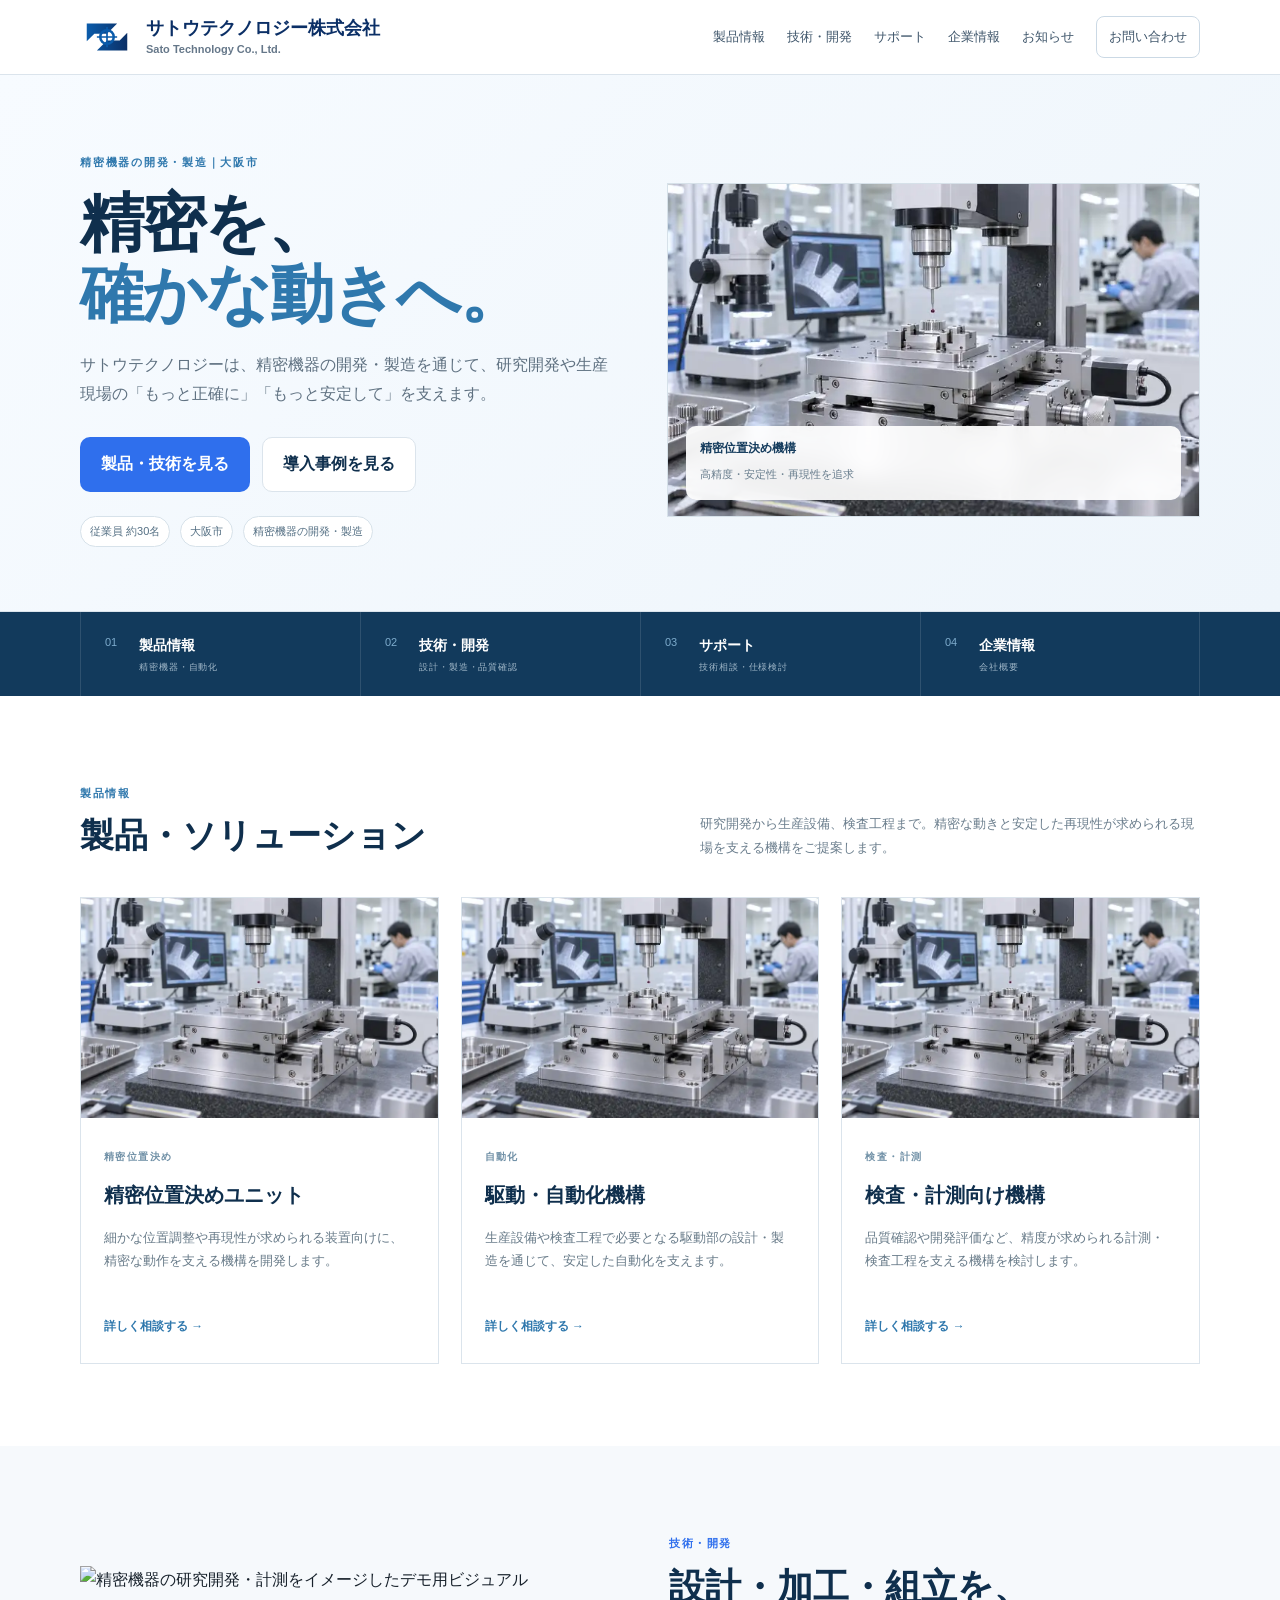
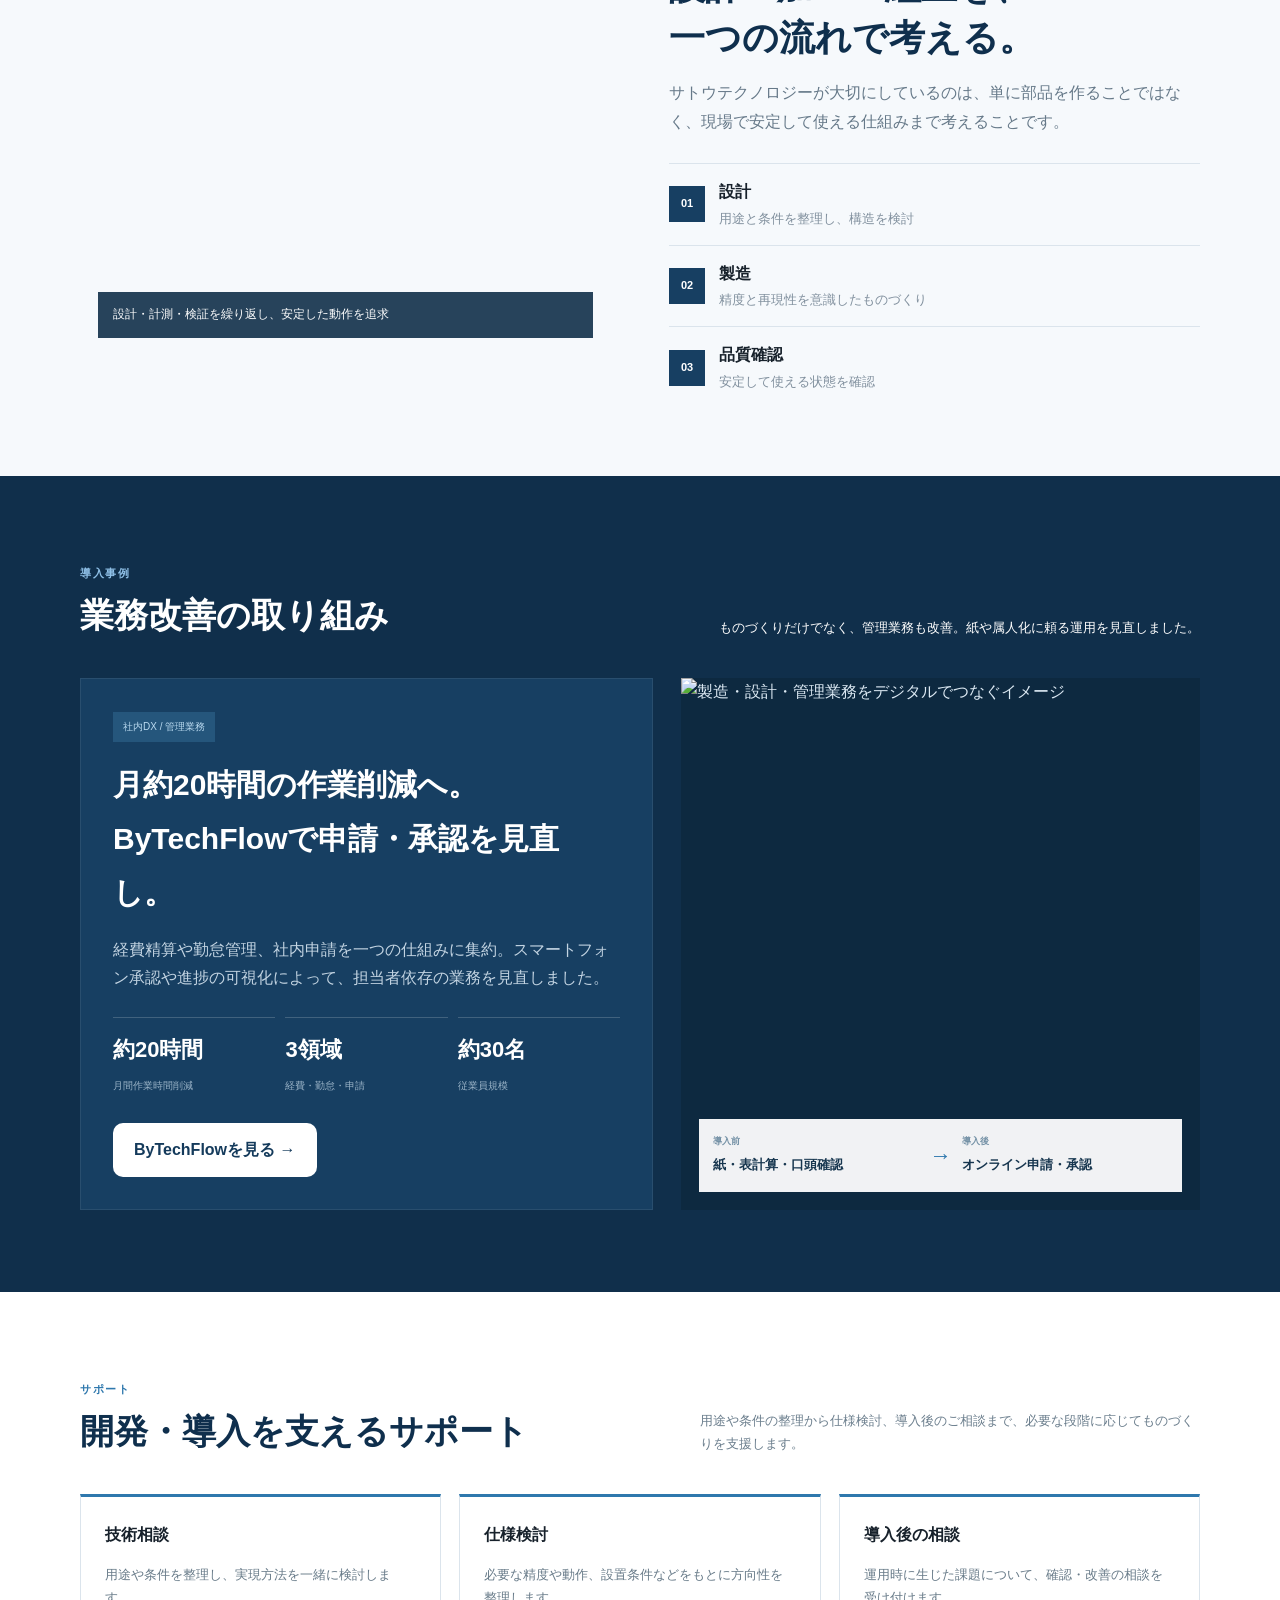
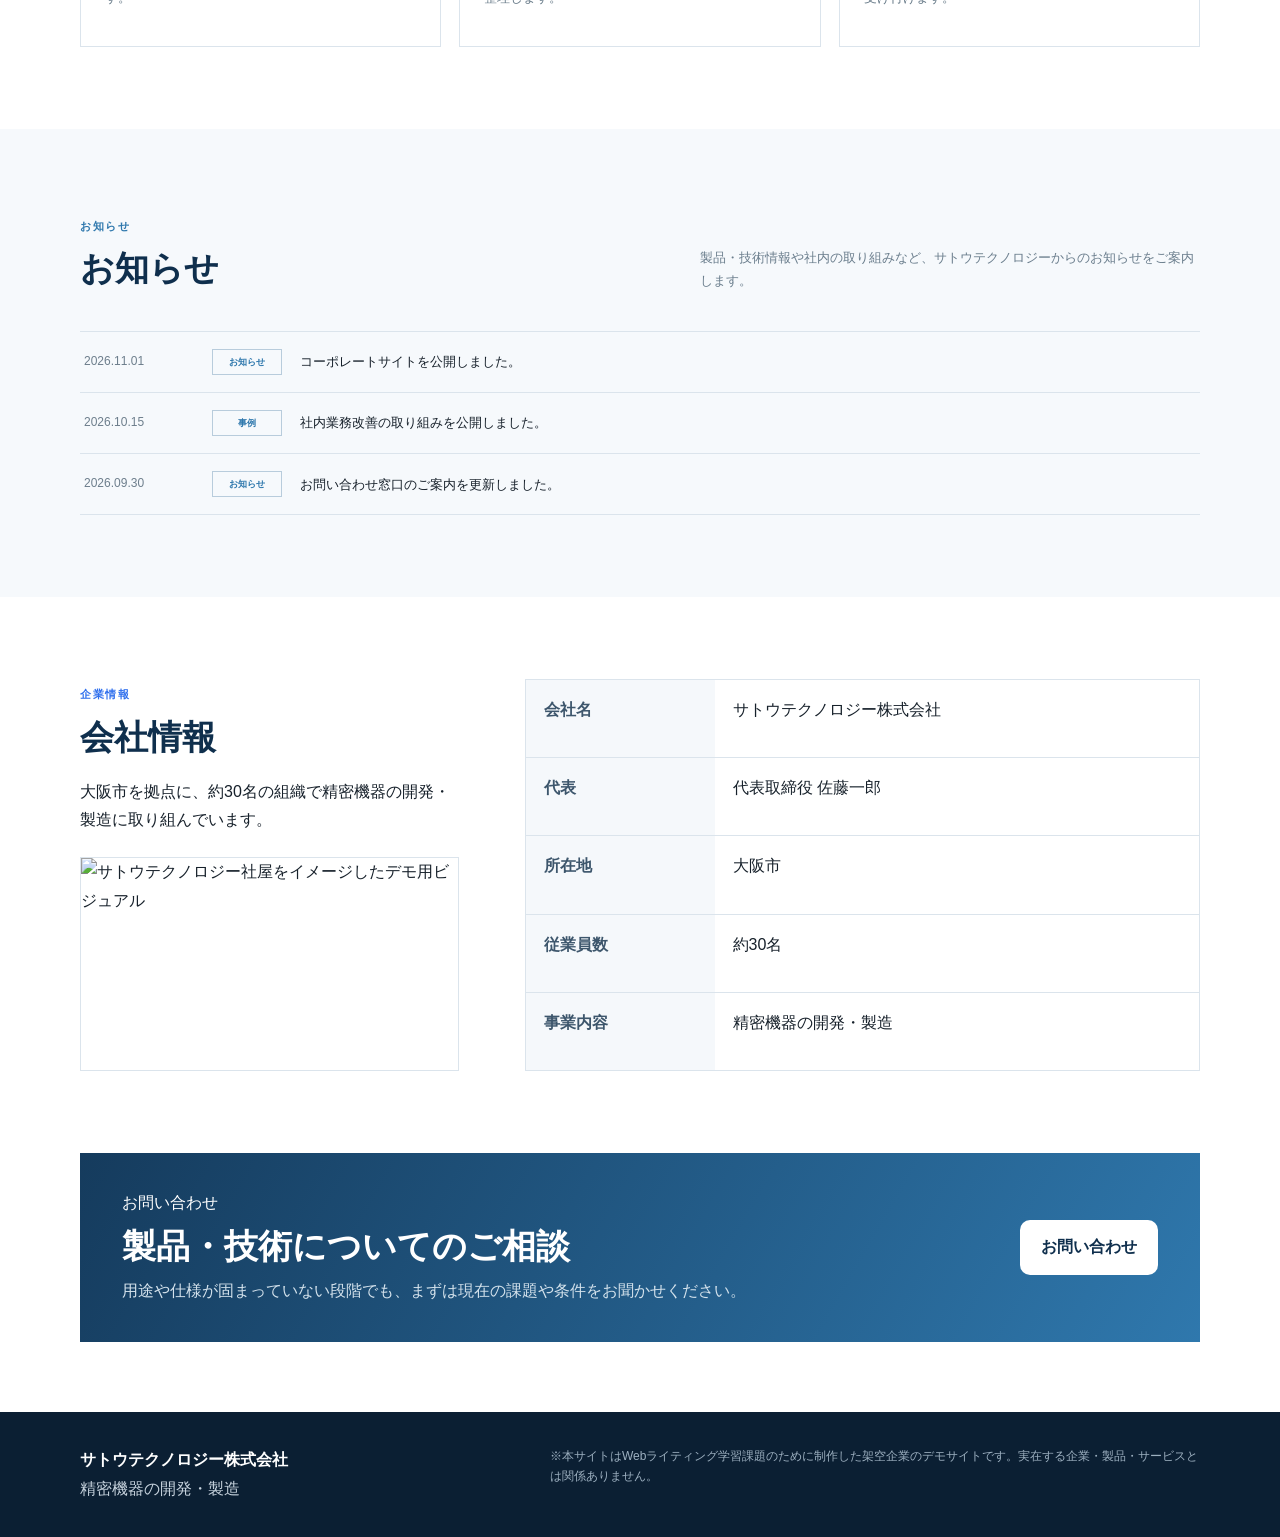
==== commit 3ca04226: "Unify Sato Technology product visuals with precision lab image" ====
--- a/index.html
+++ b/index.html
@@ -64,15 +64,15 @@
     <div class="st-section-head"><div><span>製品情報</span><h2>製品・ソリューション</h2></div><p>研究開発から生産設備、検査工程まで。精密な動きと安定した再現性が求められる現場を支える機構をご提案します。</p></div>
     <div class="st-product-grid">
       <article class="st-product-card">
-        <div class="product-art product-photo"><img src="https://images.unsplash.com/photo-1755943421697-a9948e8c6234?auto=format&fit=crop&w=900&q=72" alt="精密位置決めユニットのイメージ"></div>
+        <div class="product-art product-photo"><img src="assets/sato-hero-precision-stage.webp" alt="精密位置決めステージを用いた位置決めユニット" loading="lazy" decoding="async" style="object-position:center center"></div>
         <div class="product-body"><span>精密位置決め</span><h3>精密位置決めユニット</h3><p>細かな位置調整や再現性が求められる装置向けに、精密な動作を支える機構を開発します。</p><a href="#contact">詳しく相談する →</a></div>
       </article>
       <article class="st-product-card">
-        <div class="product-art product-photo"><img src="https://images.unsplash.com/photo-1774887810190-5de1cc9cb06e?auto=format&fit=crop&w=900&q=72" alt="駆動・自動化機構のイメージ"></div>
+        <div class="product-art product-photo"><img src="assets/sato-hero-precision-stage.webp" alt="精密機器の駆動・自動化機構をイメージした技術ラボ" loading="lazy" decoding="async" style="object-position:22% center"></div>
         <div class="product-body"><span>自動化</span><h3>駆動・自動化機構</h3><p>生産設備や検査工程で必要となる駆動部の設計・製造を通じて、安定した自動化を支えます。</p><a href="#contact">詳しく相談する →</a></div>
       </article>
       <article class="st-product-card">
-        <div class="product-art product-photo"><img src="https://images.unsplash.com/photo-1755943421697-a9948e8c6234?auto=format&fit=crop&w=900&q=72" alt="検査・計測向け機構のイメージ"></div>
+        <div class="product-art product-photo"><img src="assets/sato-hero-precision-stage.webp" alt="精密部品の検査・計測向け機構をイメージした測定設備" loading="lazy" decoding="async" style="object-position:78% center"></div>
         <div class="product-body"><span>検査・計測</span><h3>検査・計測向け機構</h3><p>品質確認や開発評価など、精度が求められる計測・検査工程を支える機構を検討します。</p><a href="#contact">詳しく相談する →</a></div>
       </article>
     </div>
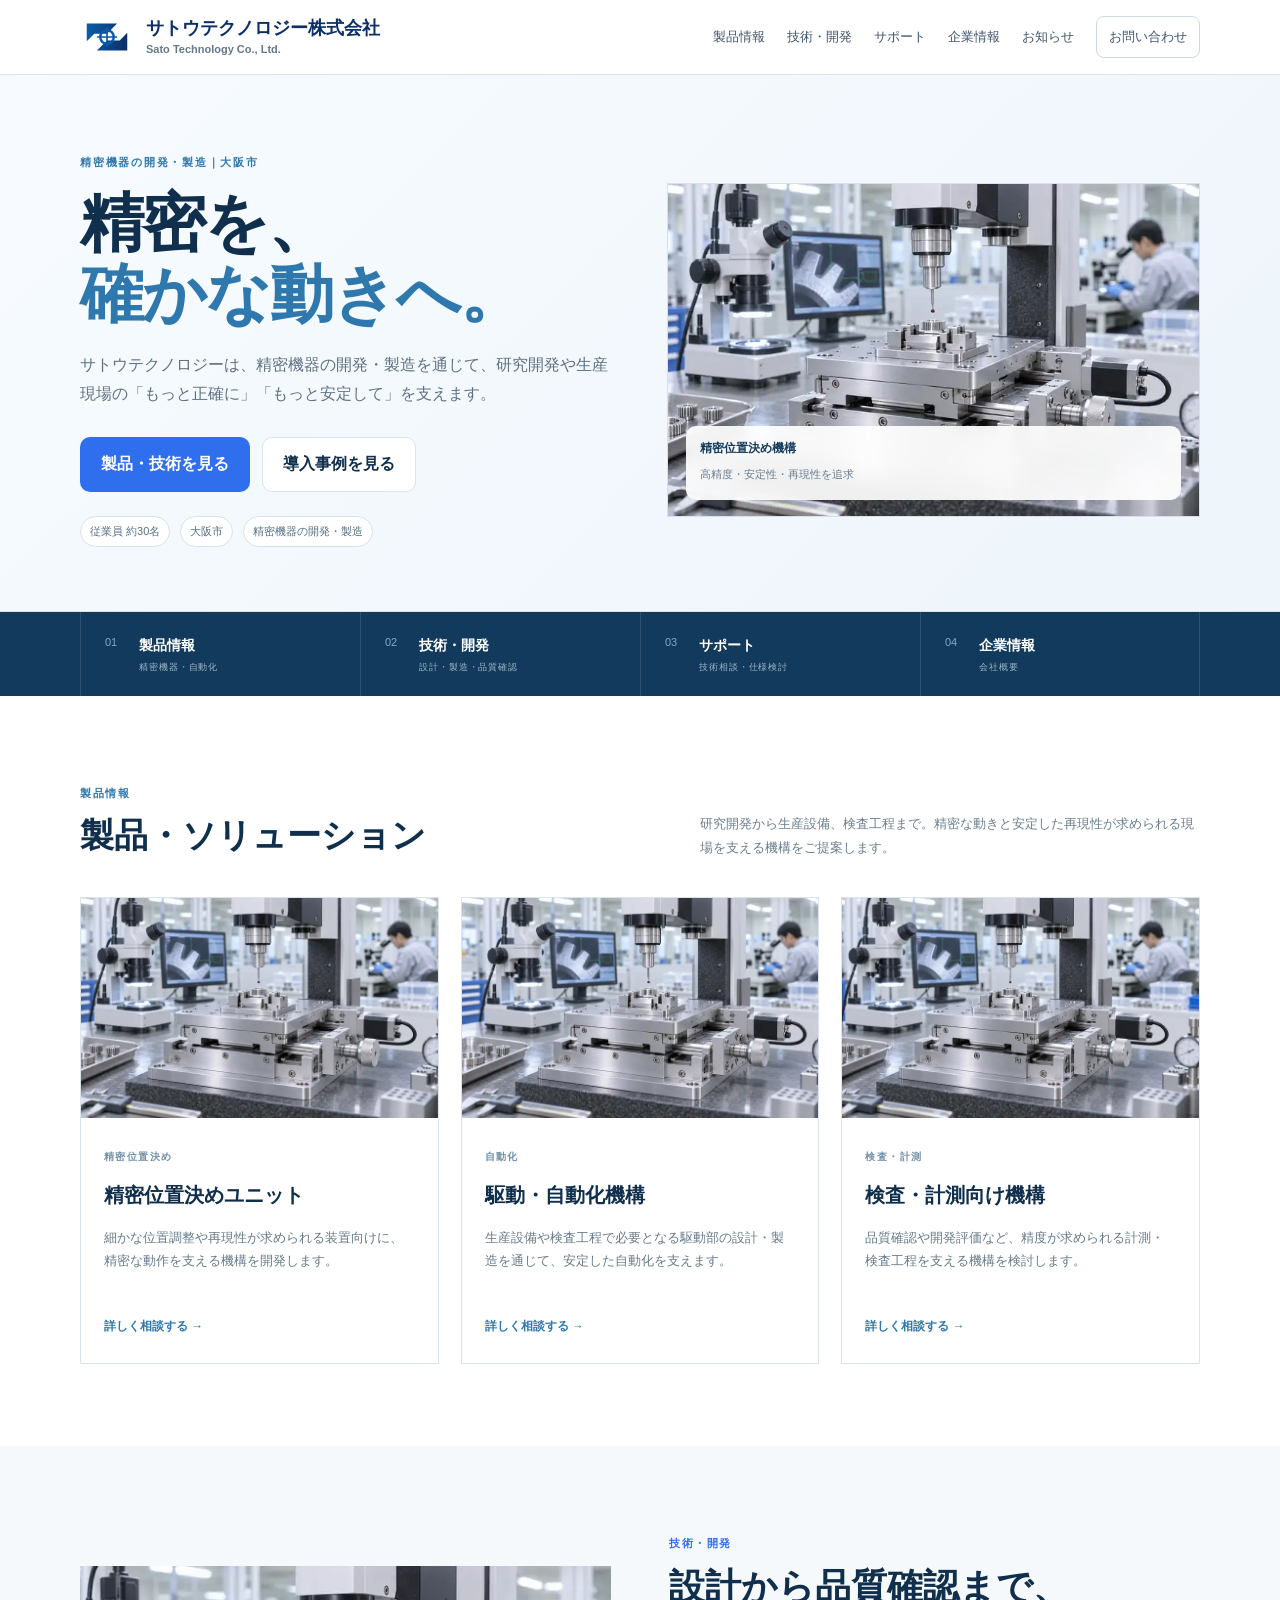
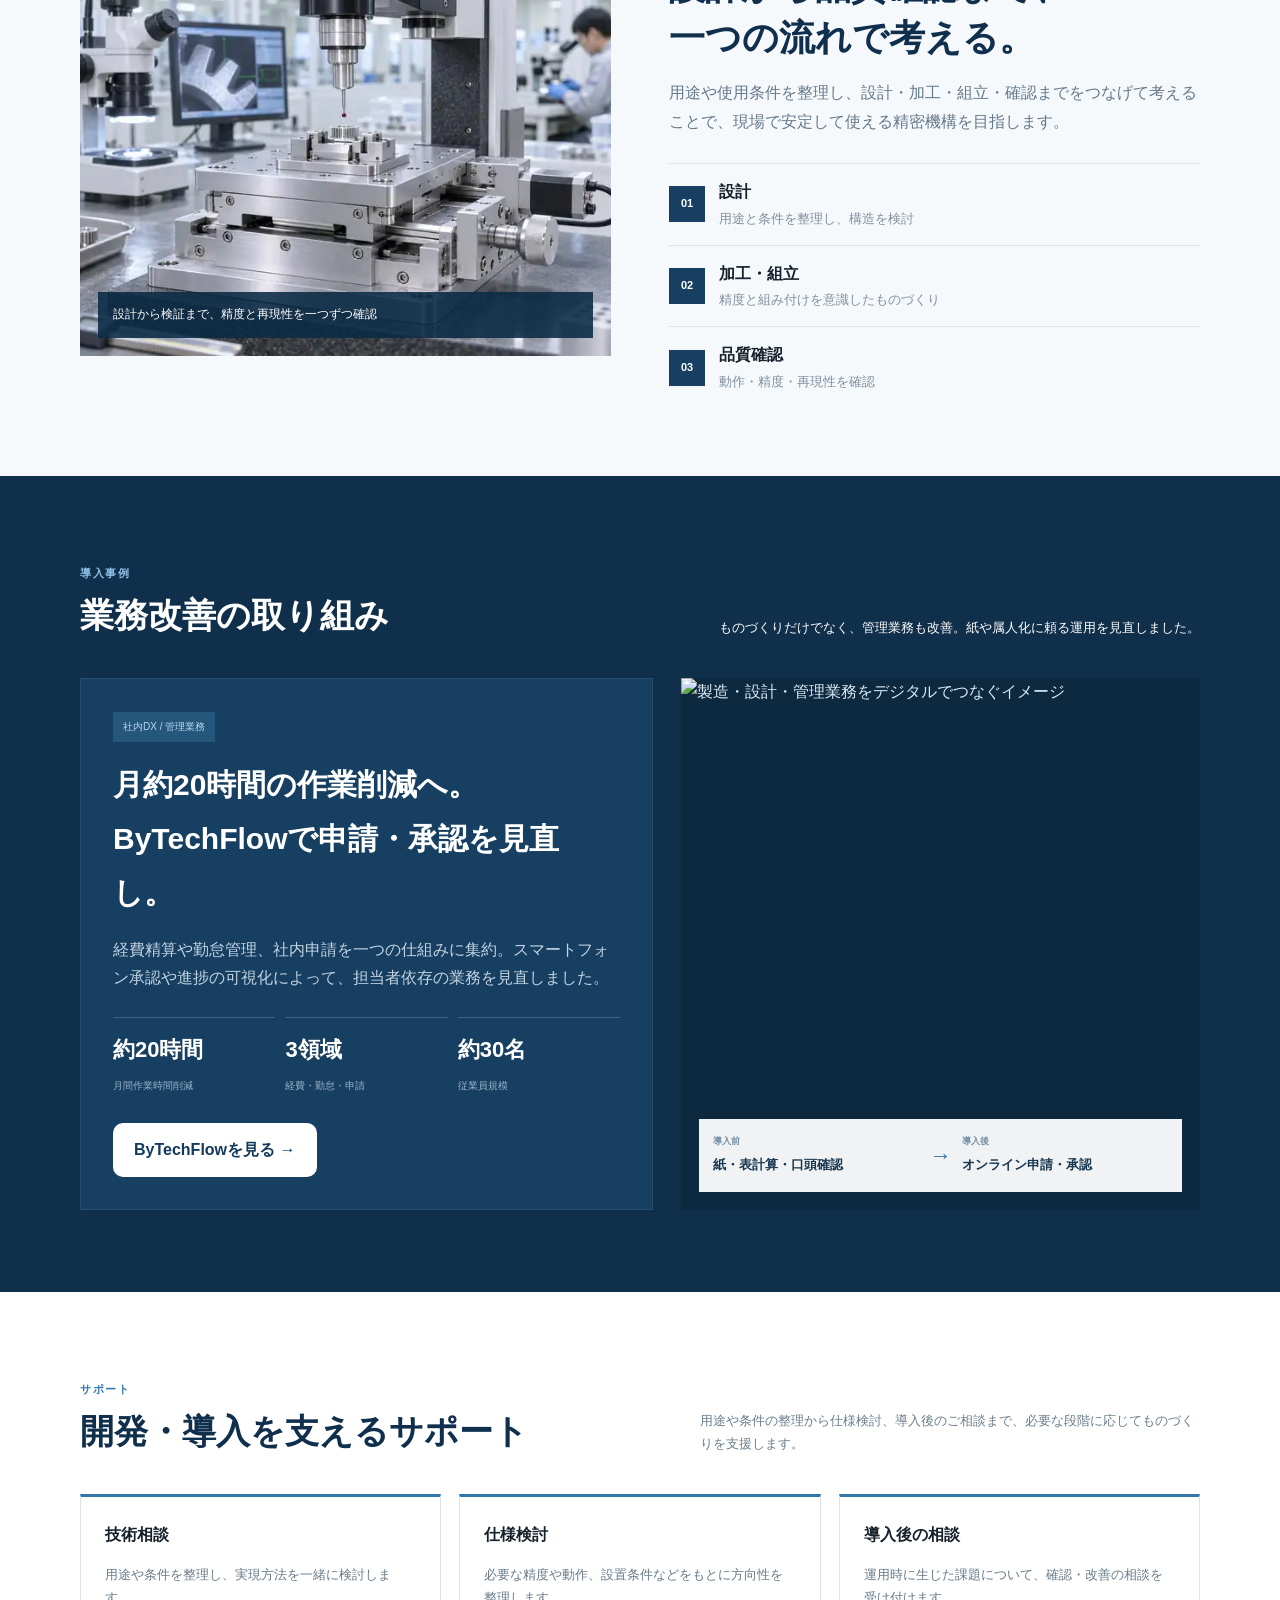
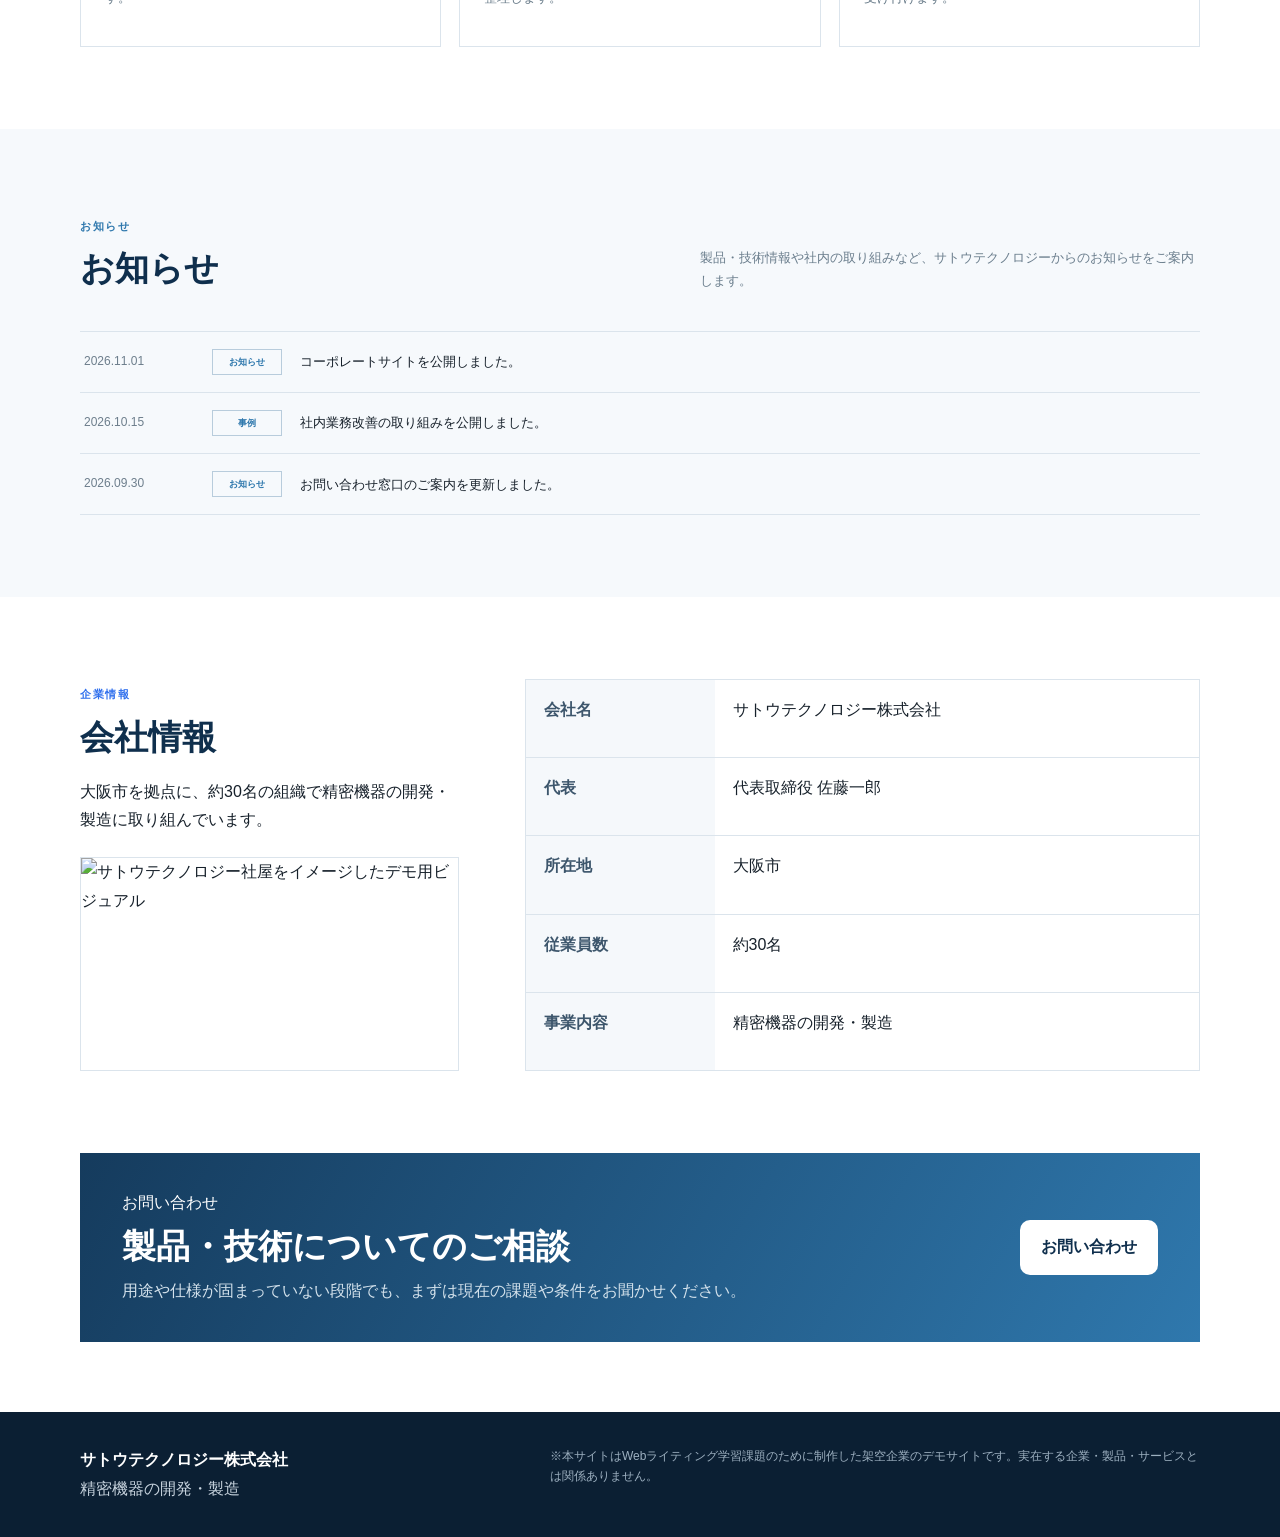
==== commit 73c6a93e: "Refine Sato Technology development section" ====
--- a/index.html
+++ b/index.html
@@ -82,18 +82,18 @@
 <section id="technology" class="st-section st-soft">
   <div class="container st-tech-grid">
     <div class="st-tech-visual st-tech-photo">
-      <img src="https://images.unsplash.com/photo-1774887810190-5de1cc9cb06e?auto=format&fit=crop&w=1400&q=76" alt="精密機器の研究開発・計測をイメージしたデモ用ビジュアル">
-      <div class="photo-note">設計・計測・検証を繰り返し、安定した動作を追求</div>
+      <img src="assets/sato-hero-precision-stage.webp" alt="精密測定ステージと歯車検査装置を使った品質確認のイメージ" loading="lazy" decoding="async">
+      <div class="photo-note">設計から検証まで、精度と再現性を一つずつ確認</div>
     </div>
 
     <div>
       <span class="st-label">技術・開発</span>
-      <h2>設計・加工・組立を、<br>一つの流れで考える。</h2>
-      <p>サトウテクノロジーが大切にしているのは、単に部品を作ることではなく、現場で安定して使える仕組みまで考えることです。</p>
+      <h2>設計から品質確認まで、<br>一つの流れで考える。</h2>
+      <p>用途や使用条件を整理し、設計・加工・組立・確認までをつなげて考えることで、現場で安定して使える精密機構を目指します。</p>
       <div class="st-tech-points">
         <div><b>01</b><span><strong>設計</strong><small>用途と条件を整理し、構造を検討</small></span></div>
-        <div><b>02</b><span><strong>製造</strong><small>精度と再現性を意識したものづくり</small></span></div>
-        <div><b>03</b><span><strong>品質確認</strong><small>安定して使える状態を確認</small></span></div>
+        <div><b>02</b><span><strong>加工・組立</strong><small>精度と組み付けを意識したものづくり</small></span></div>
+        <div><b>03</b><span><strong>品質確認</strong><small>動作・精度・再現性を確認</small></span></div>
       </div>
     </div>
   </div>
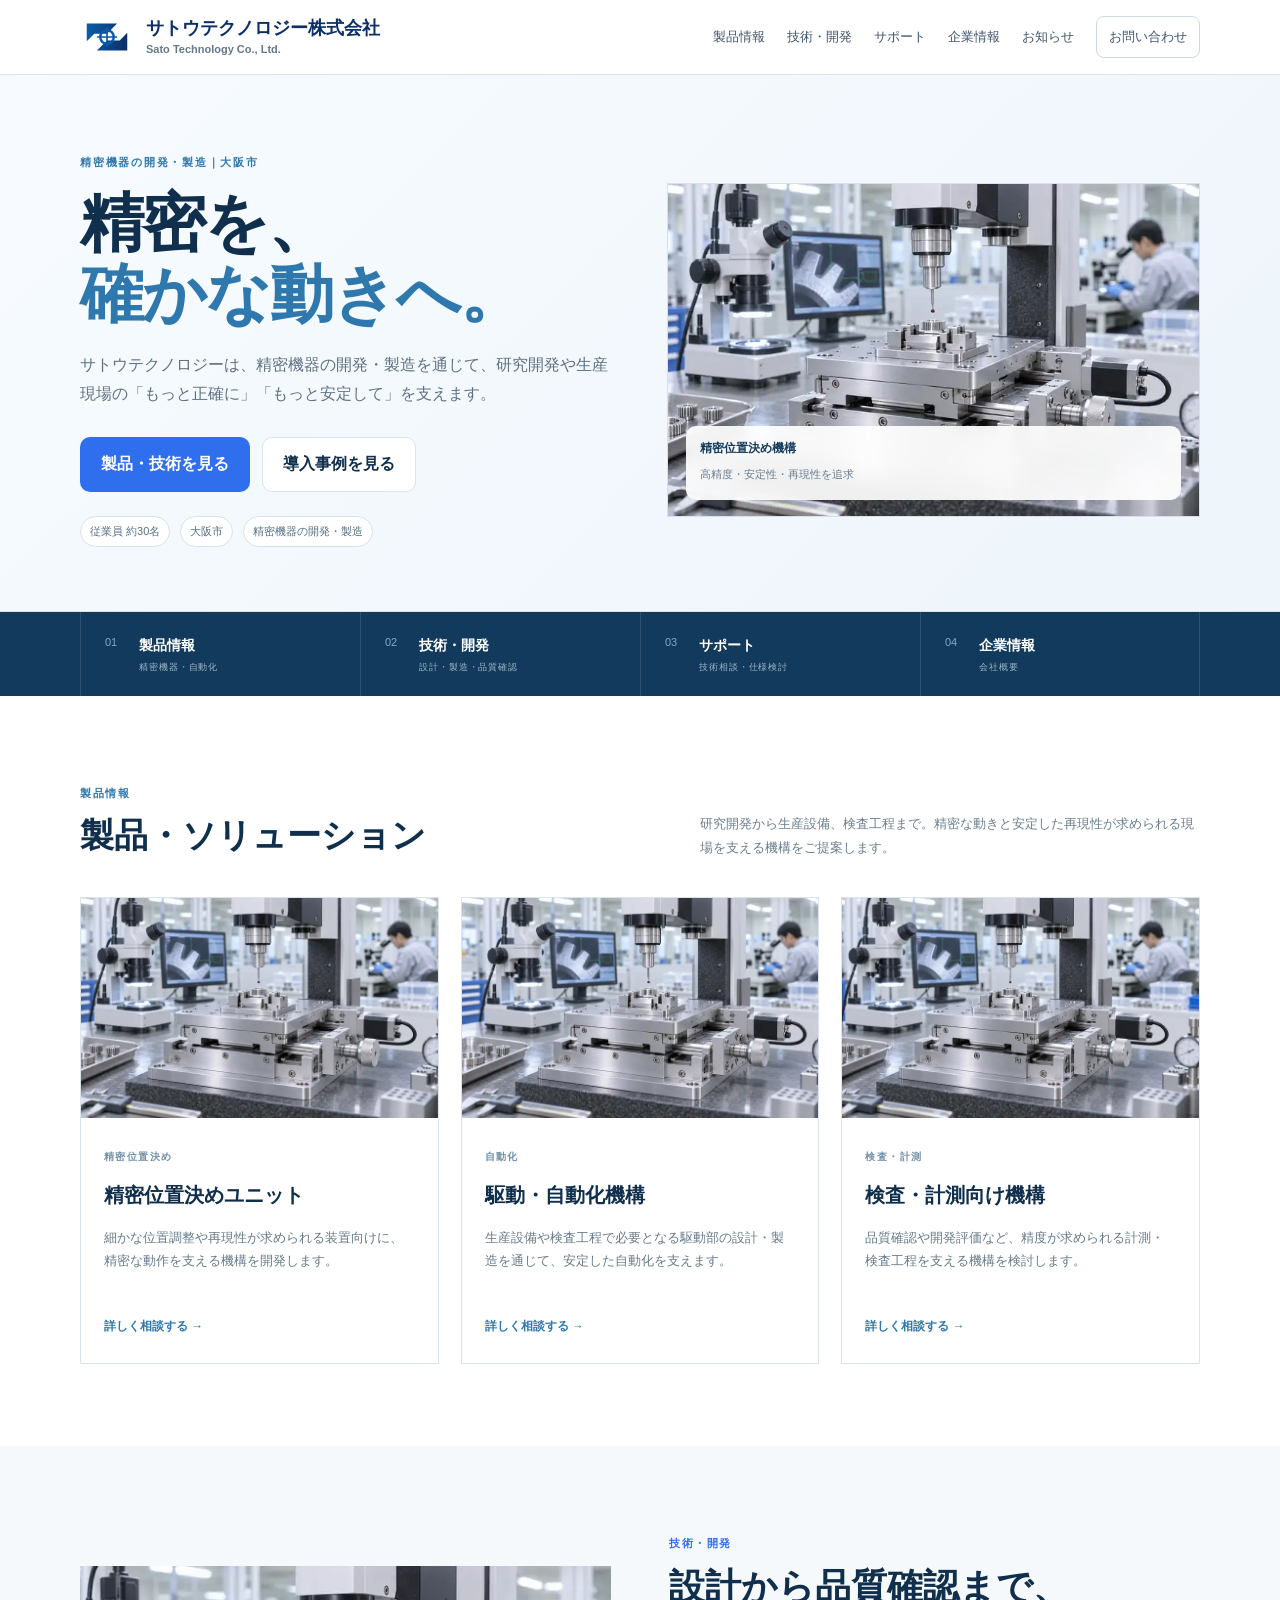
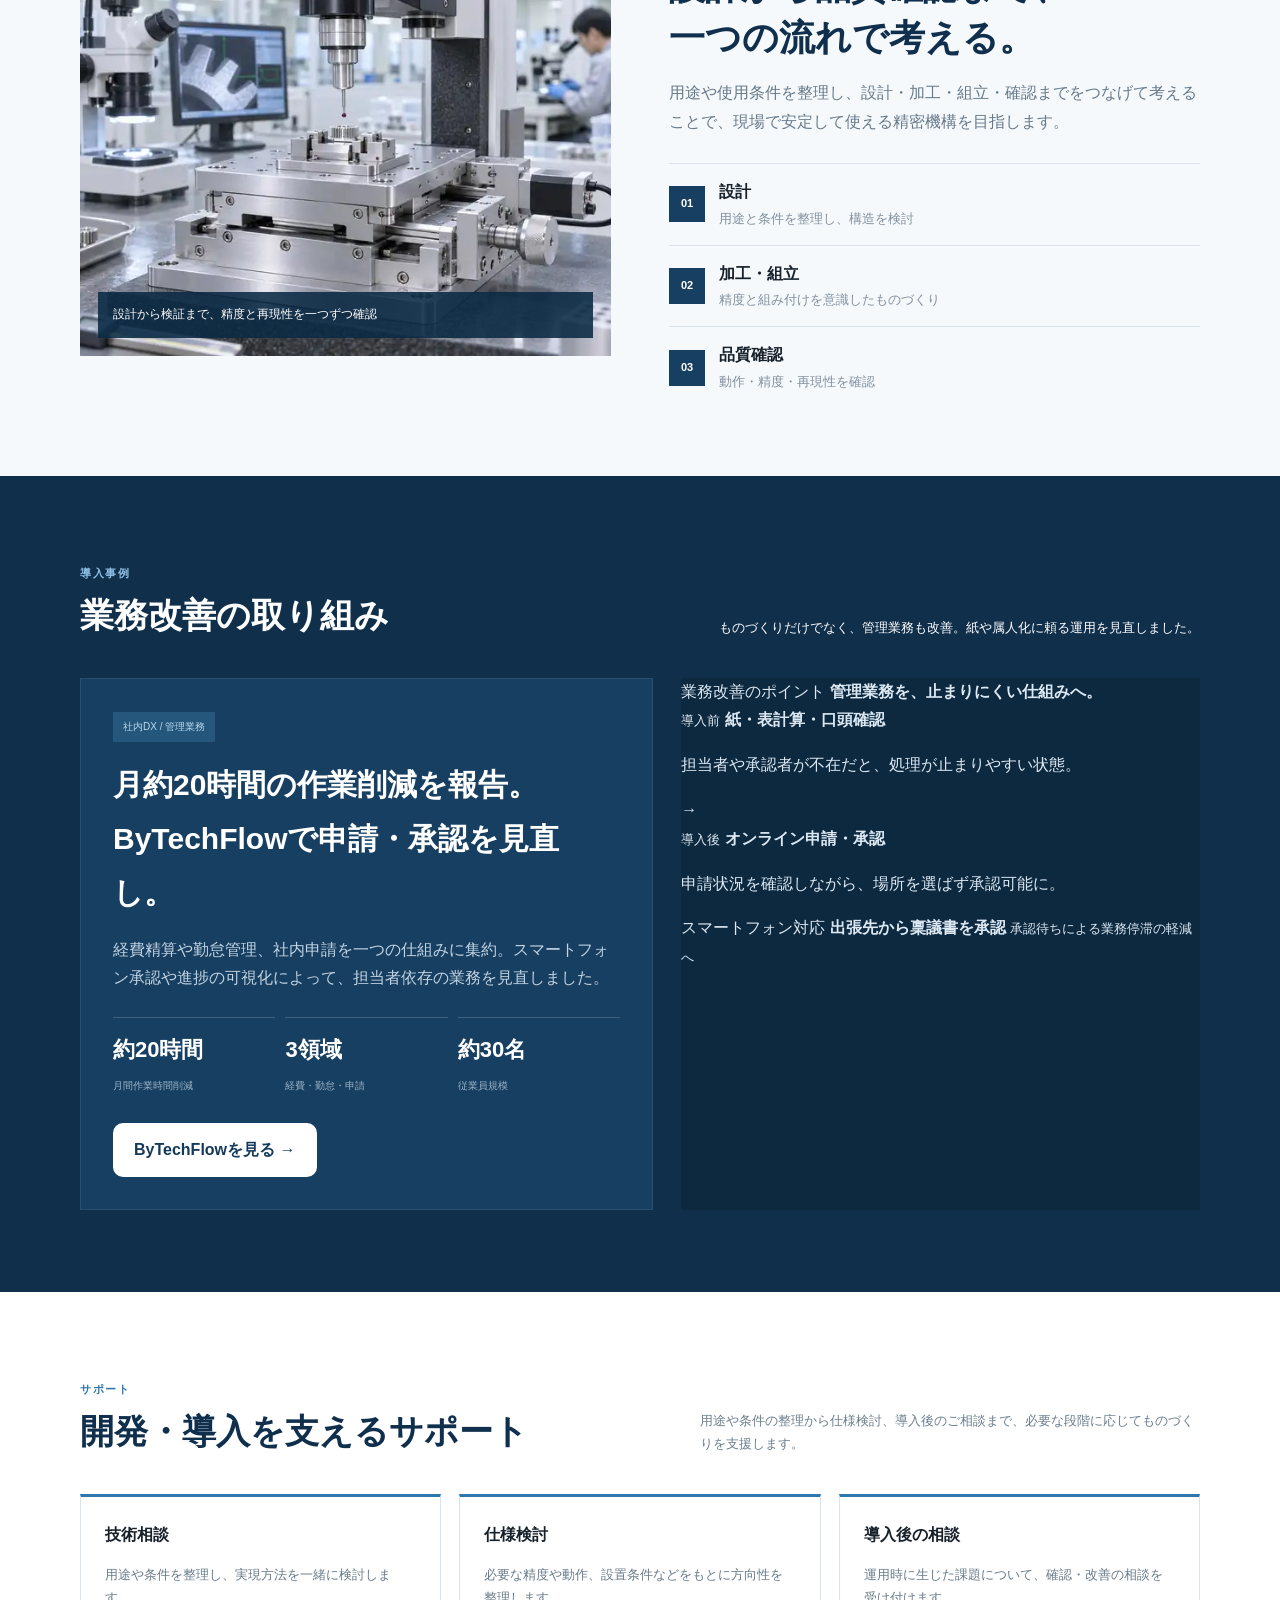
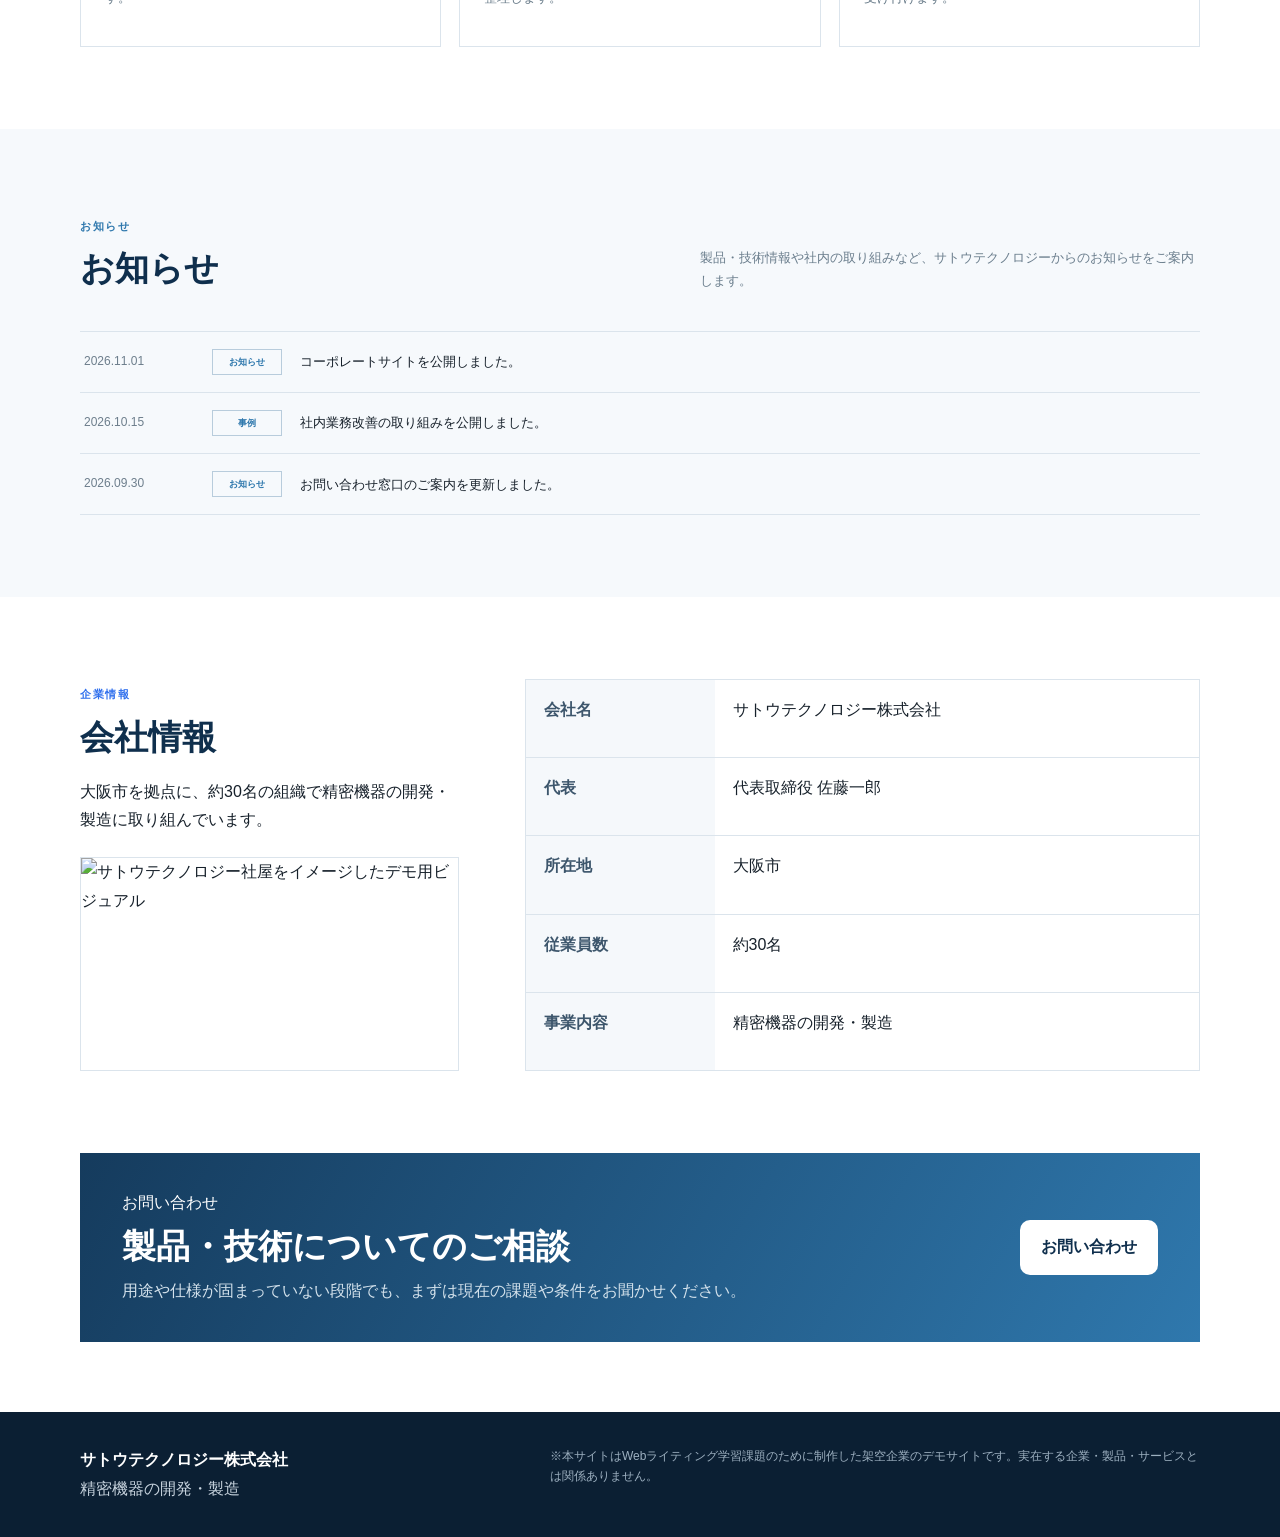
==== commit aeeda031: "Refine Sato Technology ByTechFlow case study" ====
--- a/index.html
+++ b/index.html
@@ -105,17 +105,33 @@
     <div class="st-case-grid">
       <div class="st-case-copy">
         <span class="case-pill">社内DX / 管理業務</span>
-        <h3>月約20時間の作業削減へ。<br>ByTechFlowで申請・承認を見直し。</h3>
+        <h3>月約20時間の作業削減を報告。<br>ByTechFlowで申請・承認を見直し。</h3>
         <p>経費精算や勤怠管理、社内申請を一つの仕組みに集約。スマートフォン承認や進捗の可視化によって、担当者依存の業務を見直しました。</p>
         <div class="st-case-stats"><div><b>約20時間</b><span>月間作業時間削減</span></div><div><b>3領域</b><span>経費・勤怠・申請</span></div><div><b>約30名</b><span>従業員規模</span></div></div>
         <a class="btn case-btn" href="bytechflow.html">ByTechFlowを見る →</a>
       </div>
-      <div class="st-case-visual">
-        <img src="https://images.unsplash.com/photo-1770048532712-4fde5ef7eb90?auto=format&fit=crop&w=1400&q=76" alt="製造・設計・管理業務をデジタルでつなぐイメージ">
-        <div class="st-case-overlay">
-          <div><small>導入前</small><b>紙・表計算・口頭確認</b></div>
-          <span>→</span>
-          <div><small>導入後</small><b>オンライン申請・承認</b></div>
+      <div class="st-case-visual st-case-process" aria-label="ByTechFlow導入前後の業務改善イメージ">
+        <div class="case-process-head">
+          <span>業務改善のポイント</span>
+          <strong>管理業務を、止まりにくい仕組みへ。</strong>
+        </div>
+        <div class="case-process-row">
+          <div class="case-process-card before">
+            <small>導入前</small>
+            <b>紙・表計算・口頭確認</b>
+            <p>担当者や承認者が不在だと、処理が止まりやすい状態。</p>
+          </div>
+          <span class="case-process-arrow" aria-hidden="true">→</span>
+          <div class="case-process-card after">
+            <small>導入後</small>
+            <b>オンライン申請・承認</b>
+            <p>申請状況を確認しながら、場所を選ばず承認可能に。</p>
+          </div>
+        </div>
+        <div class="case-mobile-note">
+          <span>スマートフォン対応</span>
+          <strong>出張先から稟議書を承認</strong>
+          <small>承認待ちによる業務停滞の軽減へ</small>
         </div>
       </div>
     </div>
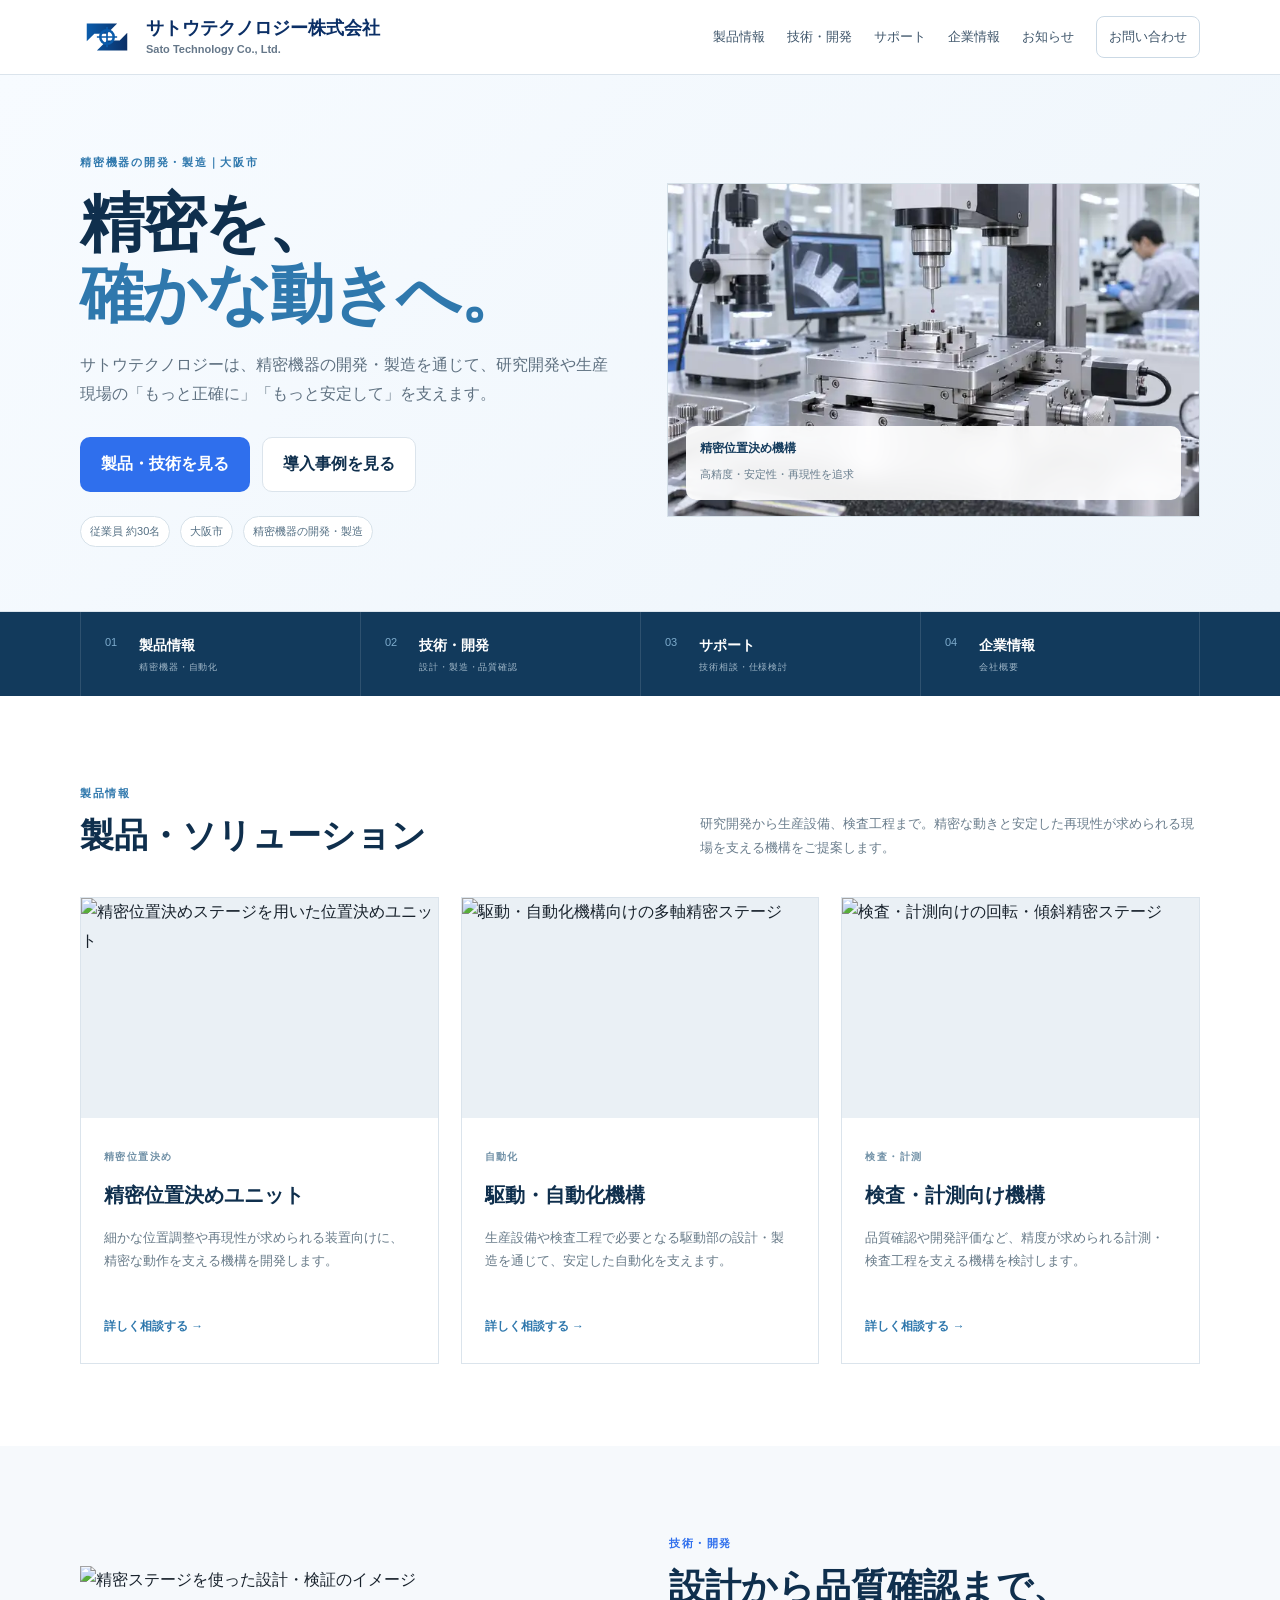
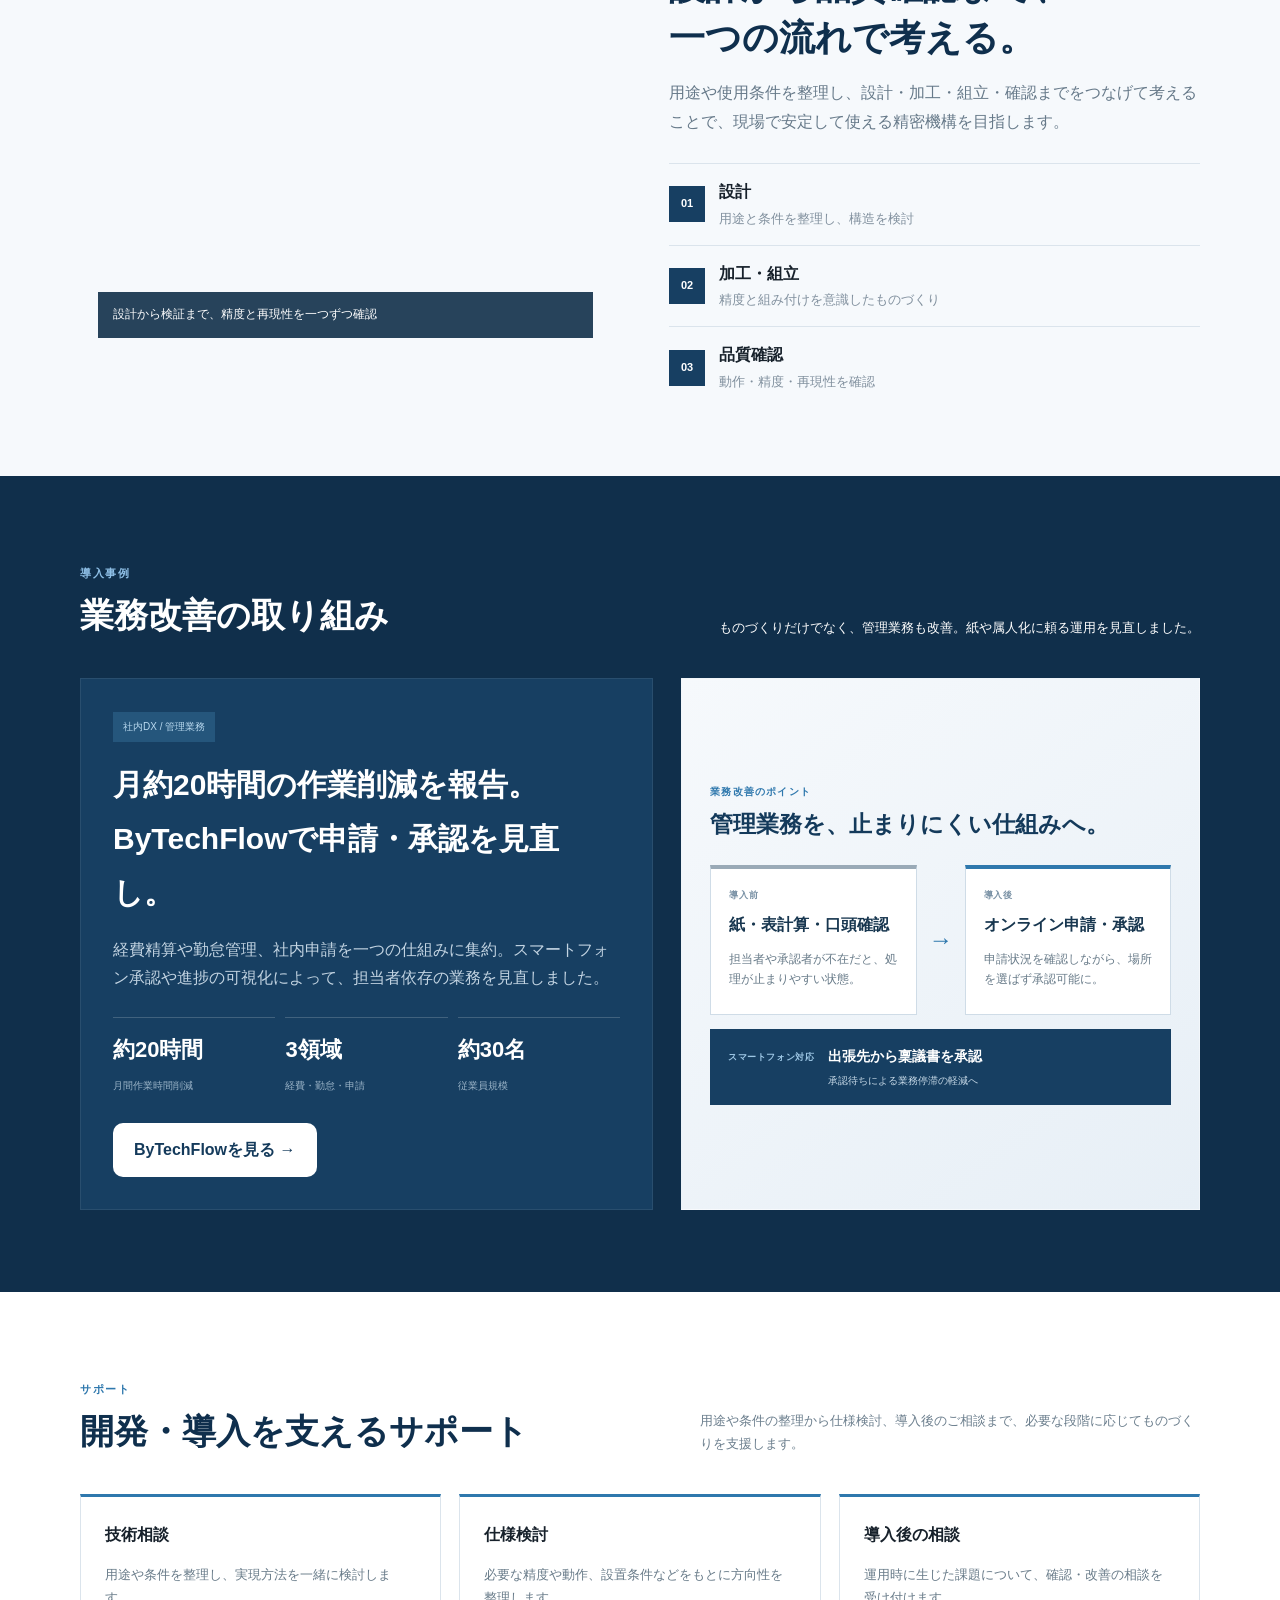
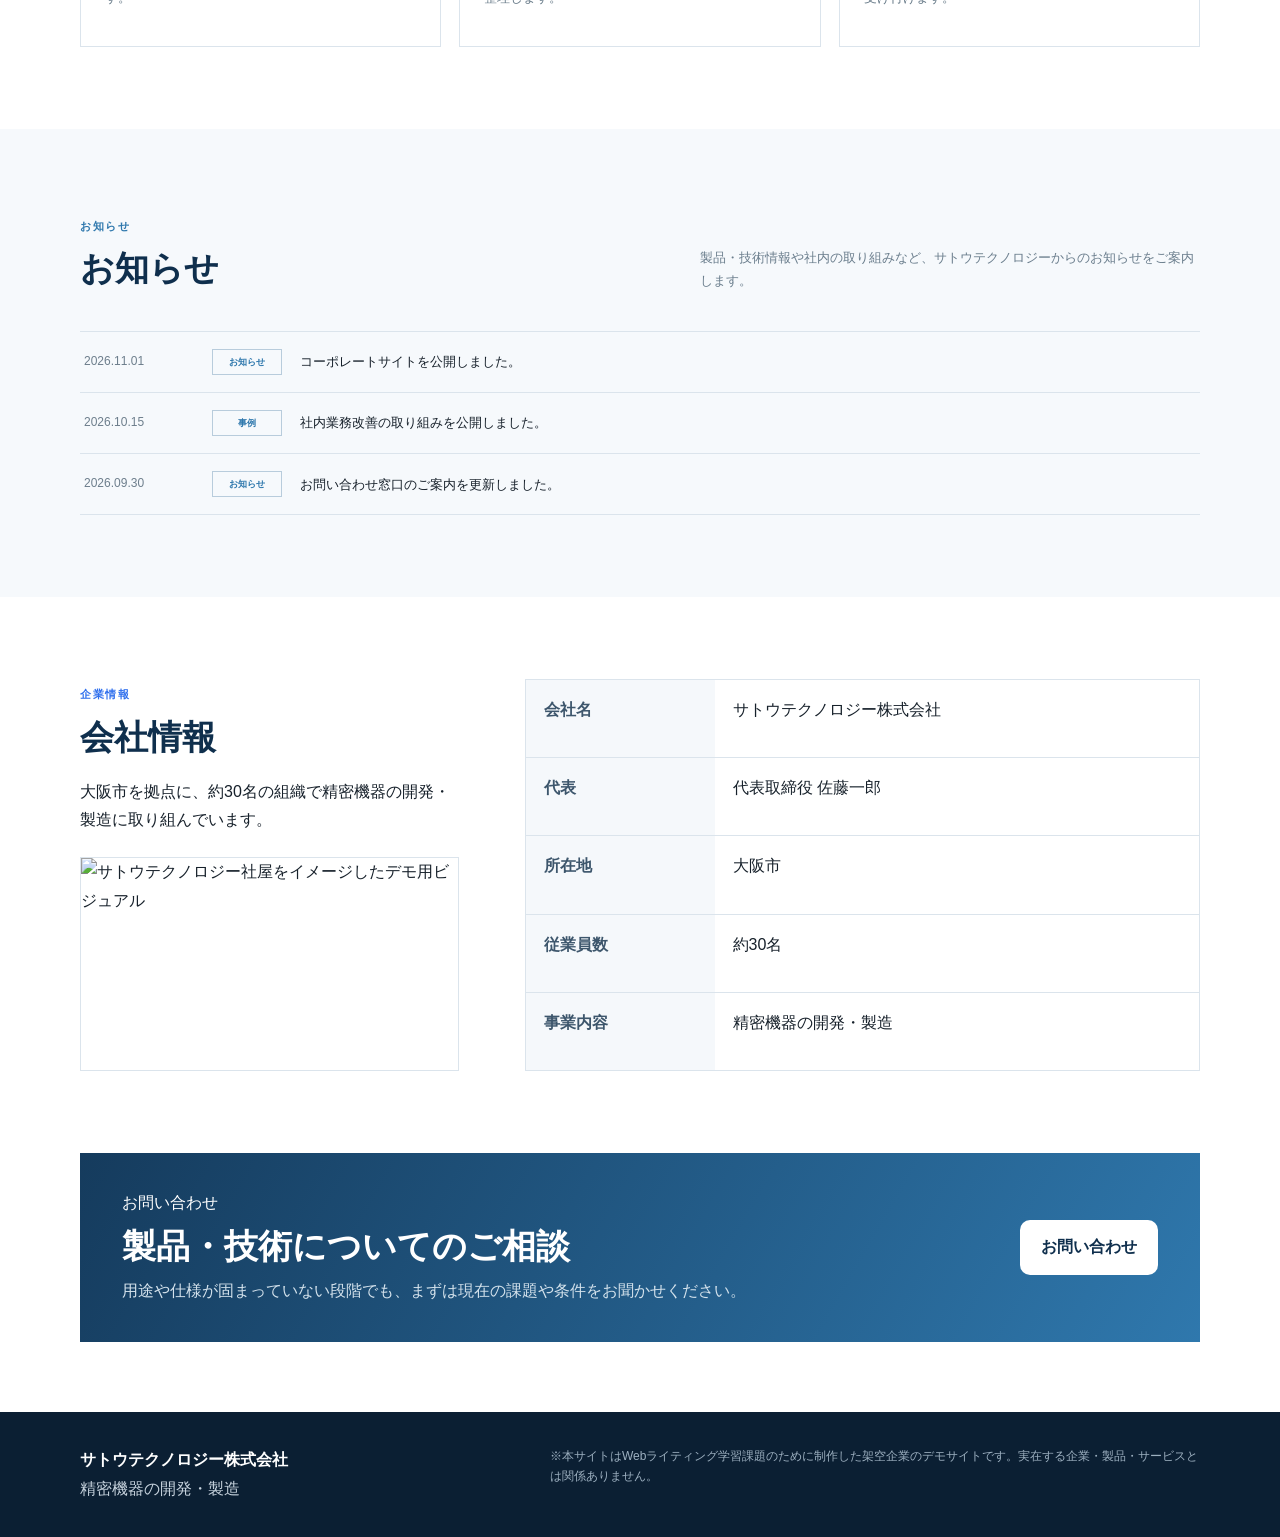
==== commit 27e19f37: "Use distinct images across Sato Technology sections" ====
--- a/index.html
+++ b/index.html
@@ -64,15 +64,15 @@
     <div class="st-section-head"><div><span>製品情報</span><h2>製品・ソリューション</h2></div><p>研究開発から生産設備、検査工程まで。精密な動きと安定した再現性が求められる現場を支える機構をご提案します。</p></div>
     <div class="st-product-grid">
       <article class="st-product-card">
-        <div class="product-art product-photo"><img src="assets/sato-hero-precision-stage.webp" alt="精密位置決めステージを用いた位置決めユニット" loading="lazy" decoding="async" style="object-position:center center"></div>
+        <div class="product-art product-photo"><img src="assets/sato-product-positioning.webp" alt="精密位置決めステージを用いた位置決めユニット" loading="lazy" decoding="async"></div>
         <div class="product-body"><span>精密位置決め</span><h3>精密位置決めユニット</h3><p>細かな位置調整や再現性が求められる装置向けに、精密な動作を支える機構を開発します。</p><a href="#contact">詳しく相談する →</a></div>
       </article>
       <article class="st-product-card">
-        <div class="product-art product-photo"><img src="assets/sato-hero-precision-stage.webp" alt="精密機器の駆動・自動化機構をイメージした技術ラボ" loading="lazy" decoding="async" style="object-position:22% center"></div>
+        <div class="product-art product-photo"><img src="assets/sato-product-automation.webp" alt="駆動・自動化機構向けの多軸精密ステージ" loading="lazy" decoding="async"></div>
         <div class="product-body"><span>自動化</span><h3>駆動・自動化機構</h3><p>生産設備や検査工程で必要となる駆動部の設計・製造を通じて、安定した自動化を支えます。</p><a href="#contact">詳しく相談する →</a></div>
       </article>
       <article class="st-product-card">
-        <div class="product-art product-photo"><img src="assets/sato-hero-precision-stage.webp" alt="精密部品の検査・計測向け機構をイメージした測定設備" loading="lazy" decoding="async" style="object-position:78% center"></div>
+        <div class="product-art product-photo"><img src="assets/sato-product-inspection.webp" alt="検査・計測向けの回転・傾斜精密ステージ" loading="lazy" decoding="async"></div>
         <div class="product-body"><span>検査・計測</span><h3>検査・計測向け機構</h3><p>品質確認や開発評価など、精度が求められる計測・検査工程を支える機構を検討します。</p><a href="#contact">詳しく相談する →</a></div>
       </article>
     </div>
@@ -82,7 +82,7 @@
 <section id="technology" class="st-section st-soft">
   <div class="container st-tech-grid">
     <div class="st-tech-visual st-tech-photo">
-      <img src="assets/sato-hero-precision-stage.webp" alt="精密測定ステージと歯車検査装置を使った品質確認のイメージ" loading="lazy" decoding="async">
+      <img src="assets/sato-technology-development.webp" alt="精密ステージを使った設計・検証のイメージ" loading="lazy" decoding="async">
       <div class="photo-note">設計から検証まで、精度と再現性を一つずつ確認</div>
     </div>
 
--- a/styles.css
+++ b/styles.css
@@ -111,6 +111,21 @@
 .st-case-overlay small{display:block;font-size:9px;color:#7390a5;font-weight:900}
 .st-case-overlay b{font-size:13px}
 .st-case-overlay span{color:#2f78ad;font-size:22px;font-weight:900}
+.st-case-process{min-height:370px;padding:28px;background:linear-gradient(145deg,#f6f9fc,#e7eff6);color:#17364f;display:flex;flex-direction:column;justify-content:center;border:1px solid rgba(255,255,255,.18)}
+.case-process-head span{display:block;font-size:10px;letter-spacing:.12em;font-weight:900;color:#2f78ad;text-transform:uppercase}
+.case-process-head strong{display:block;margin-top:7px;font-size:23px;line-height:1.45;color:#143a5b}
+.case-process-row{display:grid;grid-template-columns:1fr auto 1fr;gap:12px;align-items:stretch;margin-top:24px}
+.case-process-card{background:#fff;border:1px solid #cfdce7;padding:18px;min-height:150px}
+.case-process-card small{display:block;font-size:9px;letter-spacing:.08em;color:#7890a4;font-weight:900}
+.case-process-card b{display:block;margin-top:8px;font-size:16px;color:#17364f}
+.case-process-card p{margin:9px 0 0;font-size:12px;line-height:1.7;color:#687b89}
+.case-process-card.after{border-top:4px solid #2f78ad}
+.case-process-card.before{border-top:4px solid #9aaab7}
+.case-process-arrow{align-self:center;color:#2f78ad;font-size:24px;font-weight:900}
+.case-mobile-note{margin-top:14px;background:#173f62;color:#fff;padding:15px 18px;display:grid;grid-template-columns:auto 1fr;gap:3px 14px;align-items:center}
+.case-mobile-note span{font-size:9px;font-weight:900;color:#9ec7e5;letter-spacing:.06em}
+.case-mobile-note strong{font-size:14px}
+.case-mobile-note small{grid-column:2;font-size:10px;color:#c7d9e7}
 .st-support-grid{display:grid;grid-template-columns:repeat(3,1fr);gap:18px}
 .st-support-grid>div{border-top:3px solid #2f78ad;background:#fff;border-left:1px solid var(--line);border-right:1px solid var(--line);border-bottom:1px solid var(--line);padding:24px}
 .st-support-grid p{font-size:13px;color:#687b89}
@@ -230,6 +245,7 @@
 
 @media(max-width:920px){
   .nav{display:none}.st-hero-grid,.st-tech-grid,.st-case-grid,.st-company-grid,.btf-hero-grid,.workflow-grid,.case-feature,.support-grid{grid-template-columns:1fr}
+  .case-process-row{grid-template-columns:1fr}.case-process-arrow{transform:rotate(90deg);justify-self:center}.case-mobile-note{grid-template-columns:1fr}.case-mobile-note small{grid-column:1}
   .st-product-grid,.st-support-grid,.reason-grid,.feature-grid-6{grid-template-columns:1fr}
   .st-quick-grid,.value-strip-inner{grid-template-columns:repeat(2,1fr)}
   .st-section-head{display:block}.st-section-head>p{margin-top:14px}
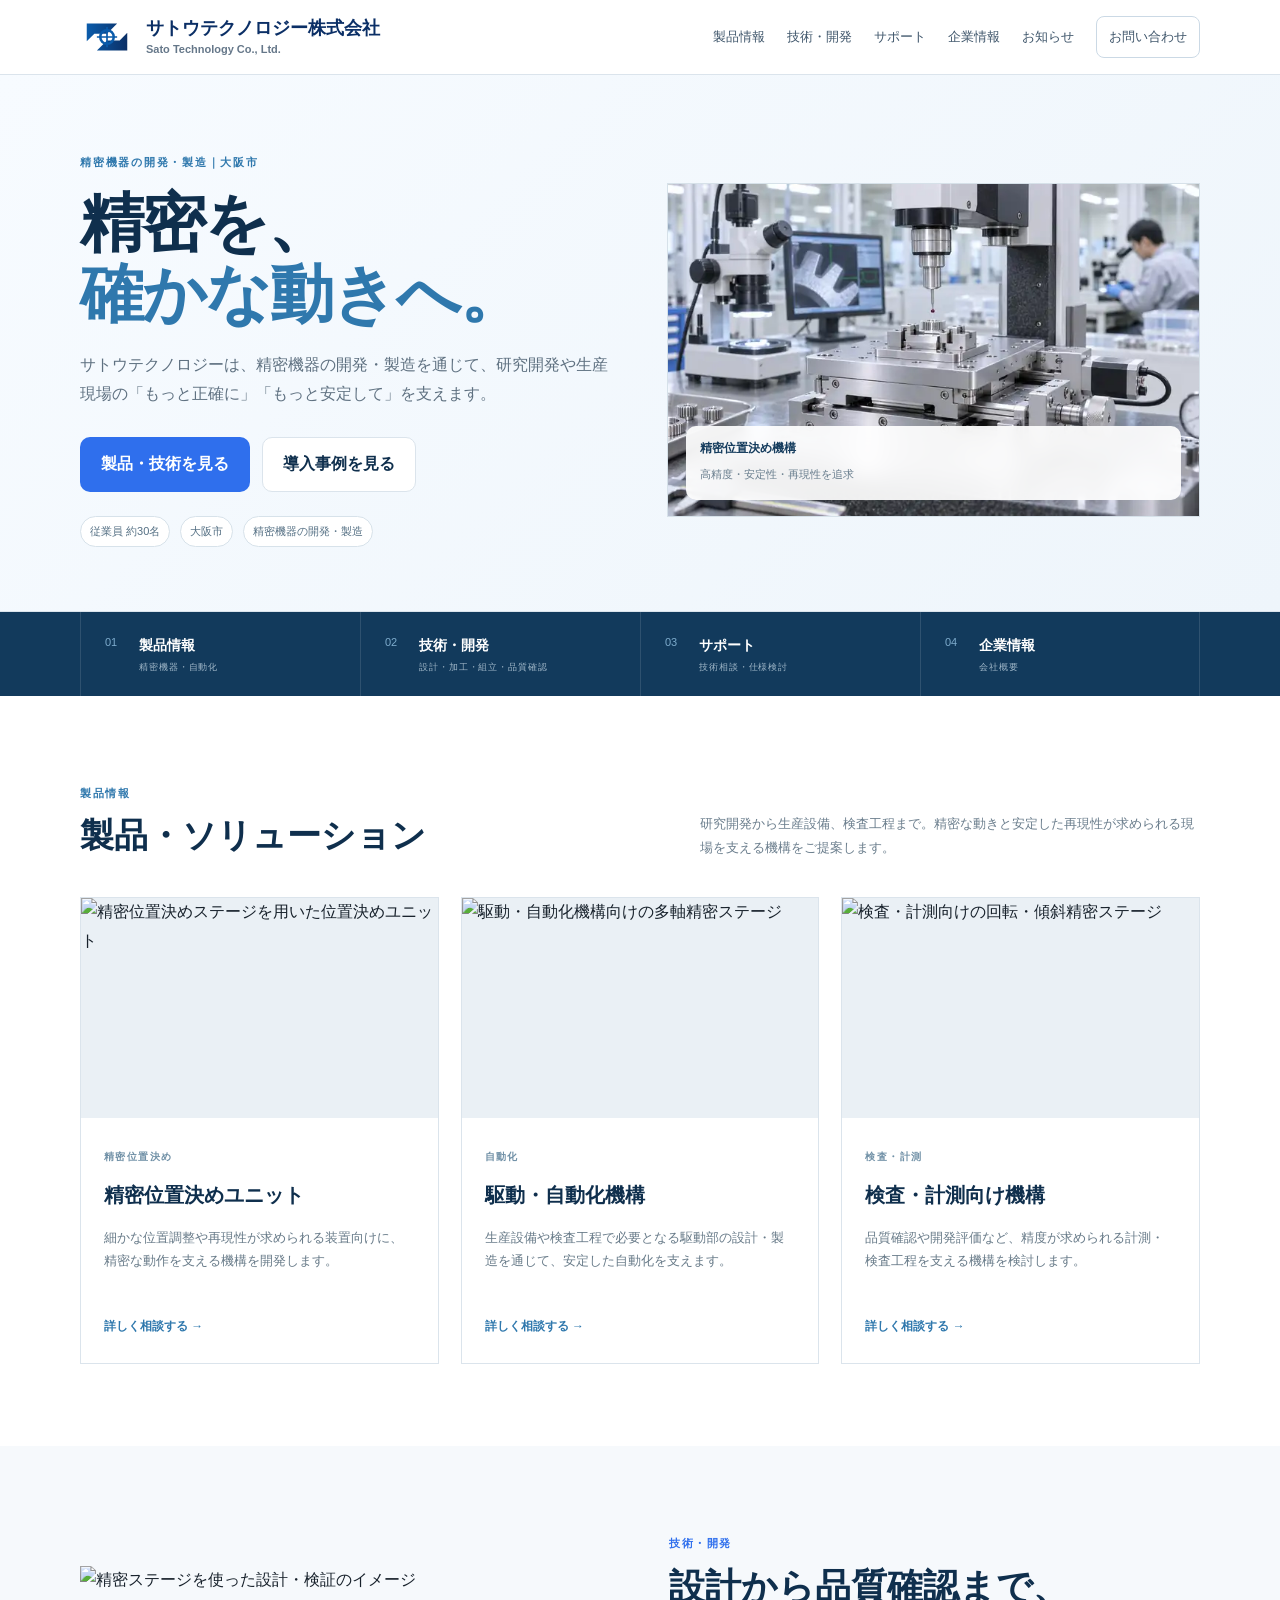
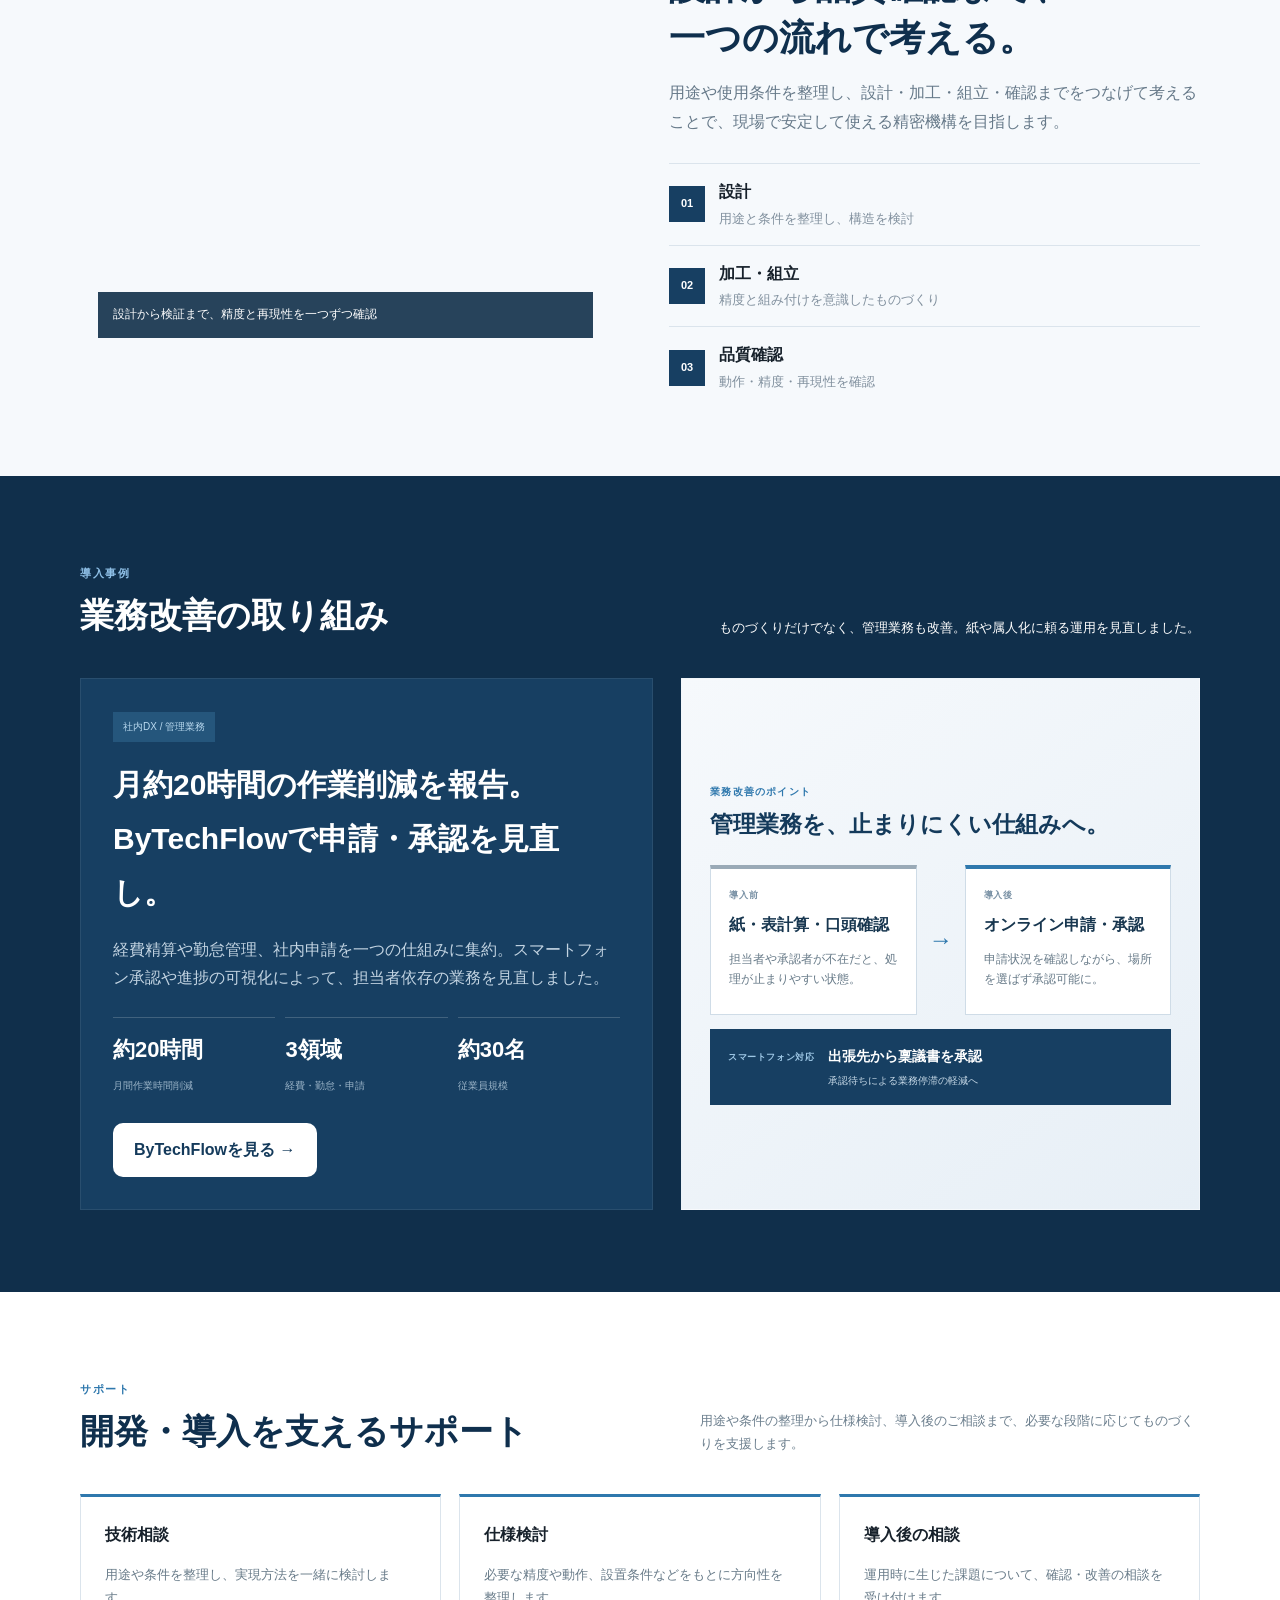
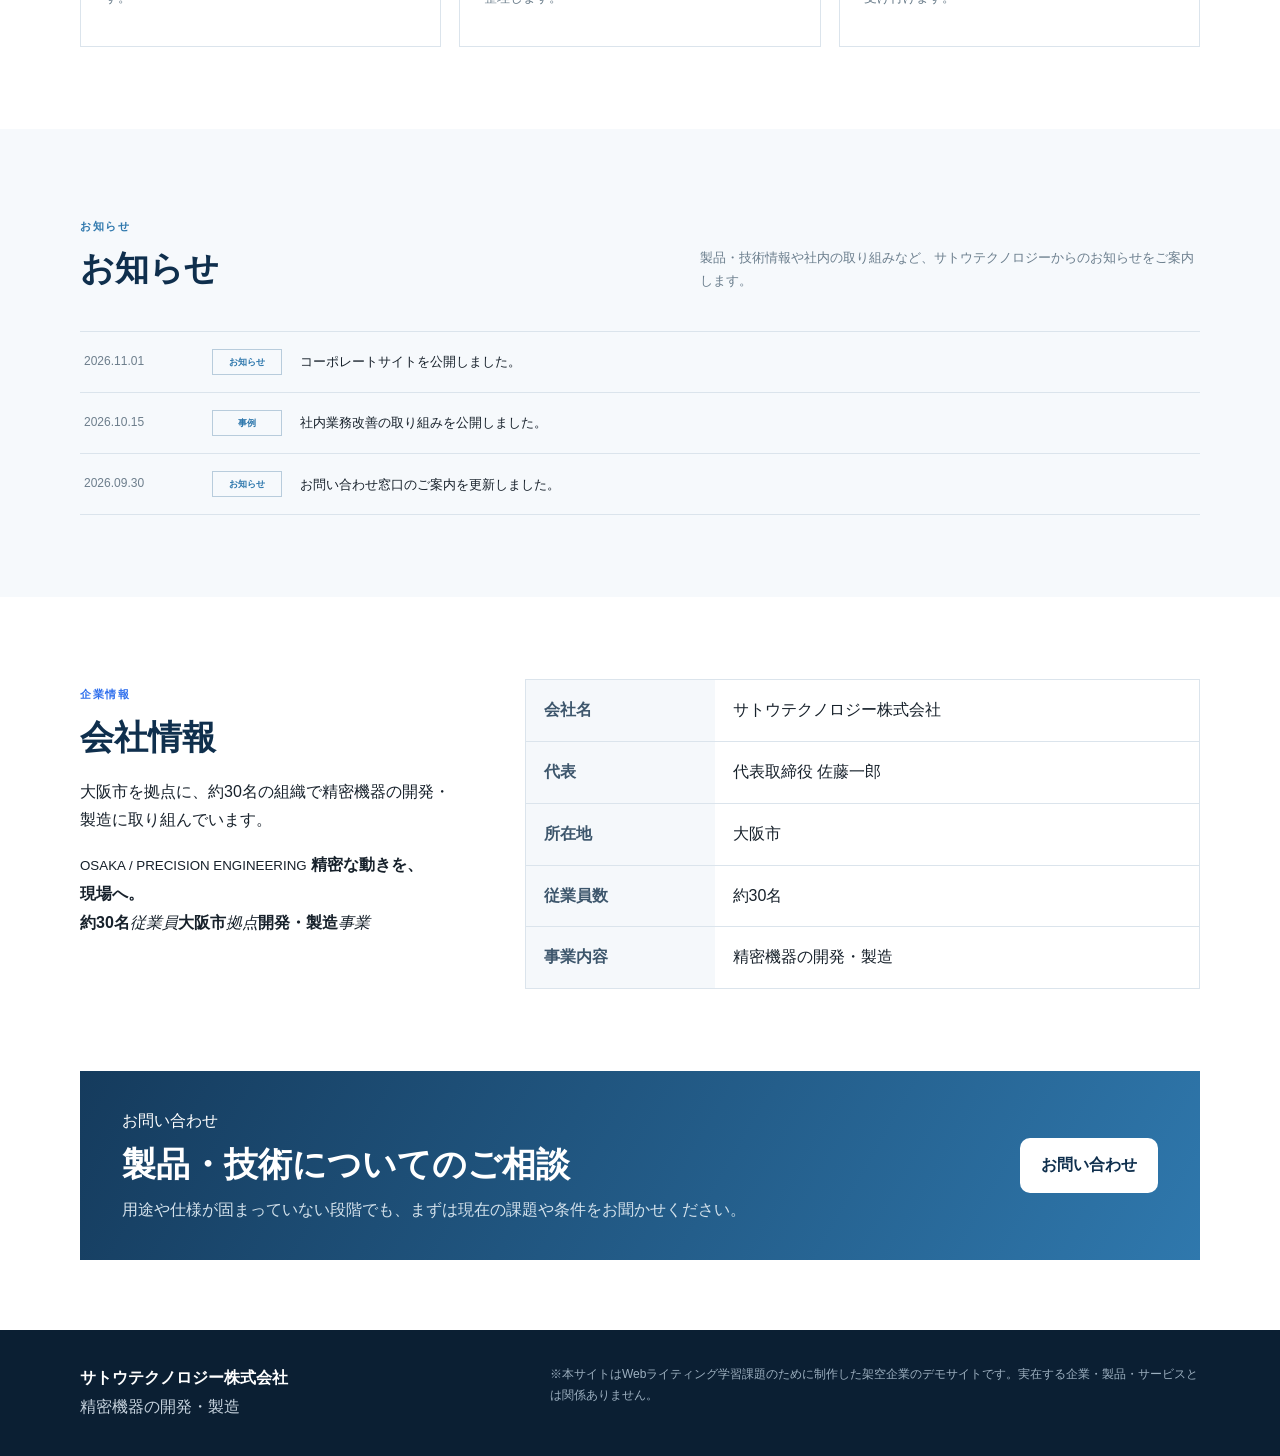
==== commit 0a290e55: "Finalize Sato Technology navigation and company profile" ====
--- a/index.html
+++ b/index.html
@@ -53,7 +53,7 @@
 <section class="st-quick-nav">
   <div class="container st-quick-grid">
     <a href="#products"><span>01</span><b>製品情報</b><small>精密機器・自動化</small></a>
-    <a href="#technology"><span>02</span><b>技術・開発</b><small>設計・製造・品質確認</small></a>
+    <a href="#technology"><span>02</span><b>技術・開発</b><small>設計・加工・組立・品質確認</small></a>
     <a href="#support"><span>03</span><b>サポート</b><small>技術相談・仕様検討</small></a>
     <a href="#company"><span>04</span><b>企業情報</b><small>会社概要</small></a>
   </div>
@@ -162,7 +162,13 @@
 
 <section id="company" class="st-section">
   <div class="container st-company-grid">
-    <div><span class="st-label">企業情報</span><h2>会社情報</h2><p>大阪市を拠点に、約30名の組織で精密機器の開発・製造に取り組んでいます。</p><img class="st-company-photo" src="https://images.unsplash.com/photo-1770048532712-4fde5ef7eb90?auto=format&fit=crop&w=1000&q=74" alt="サトウテクノロジー社屋をイメージしたデモ用ビジュアル"></div>
+    <div><span class="st-label">企業情報</span><h2>会社情報</h2><p>大阪市を拠点に、約30名の組織で精密機器の開発・製造に取り組んでいます。</p>
+      <div class="st-company-identity" aria-label="サトウテクノロジーの企業概要">
+        <small>OSAKA / PRECISION ENGINEERING</small>
+        <strong>精密な動きを、<br>現場へ。</strong>
+        <div><span><b>約30名</b><em>従業員</em></span><span><b>大阪市</b><em>拠点</em></span><span><b>開発・製造</b><em>事業</em></span></div>
+      </div>
+    </div>
     <table class="profile st-profile"><tr><th>会社名</th><td>サトウテクノロジー株式会社</td></tr><tr><th>代表</th><td>代表取締役 佐藤一郎</td></tr><tr><th>所在地</th><td>大阪市</td></tr><tr><th>従業員数</th><td>約30名</td></tr><tr><th>事業内容</th><td>精密機器の開発・製造</td></tr></table>
   </div>
 </section>
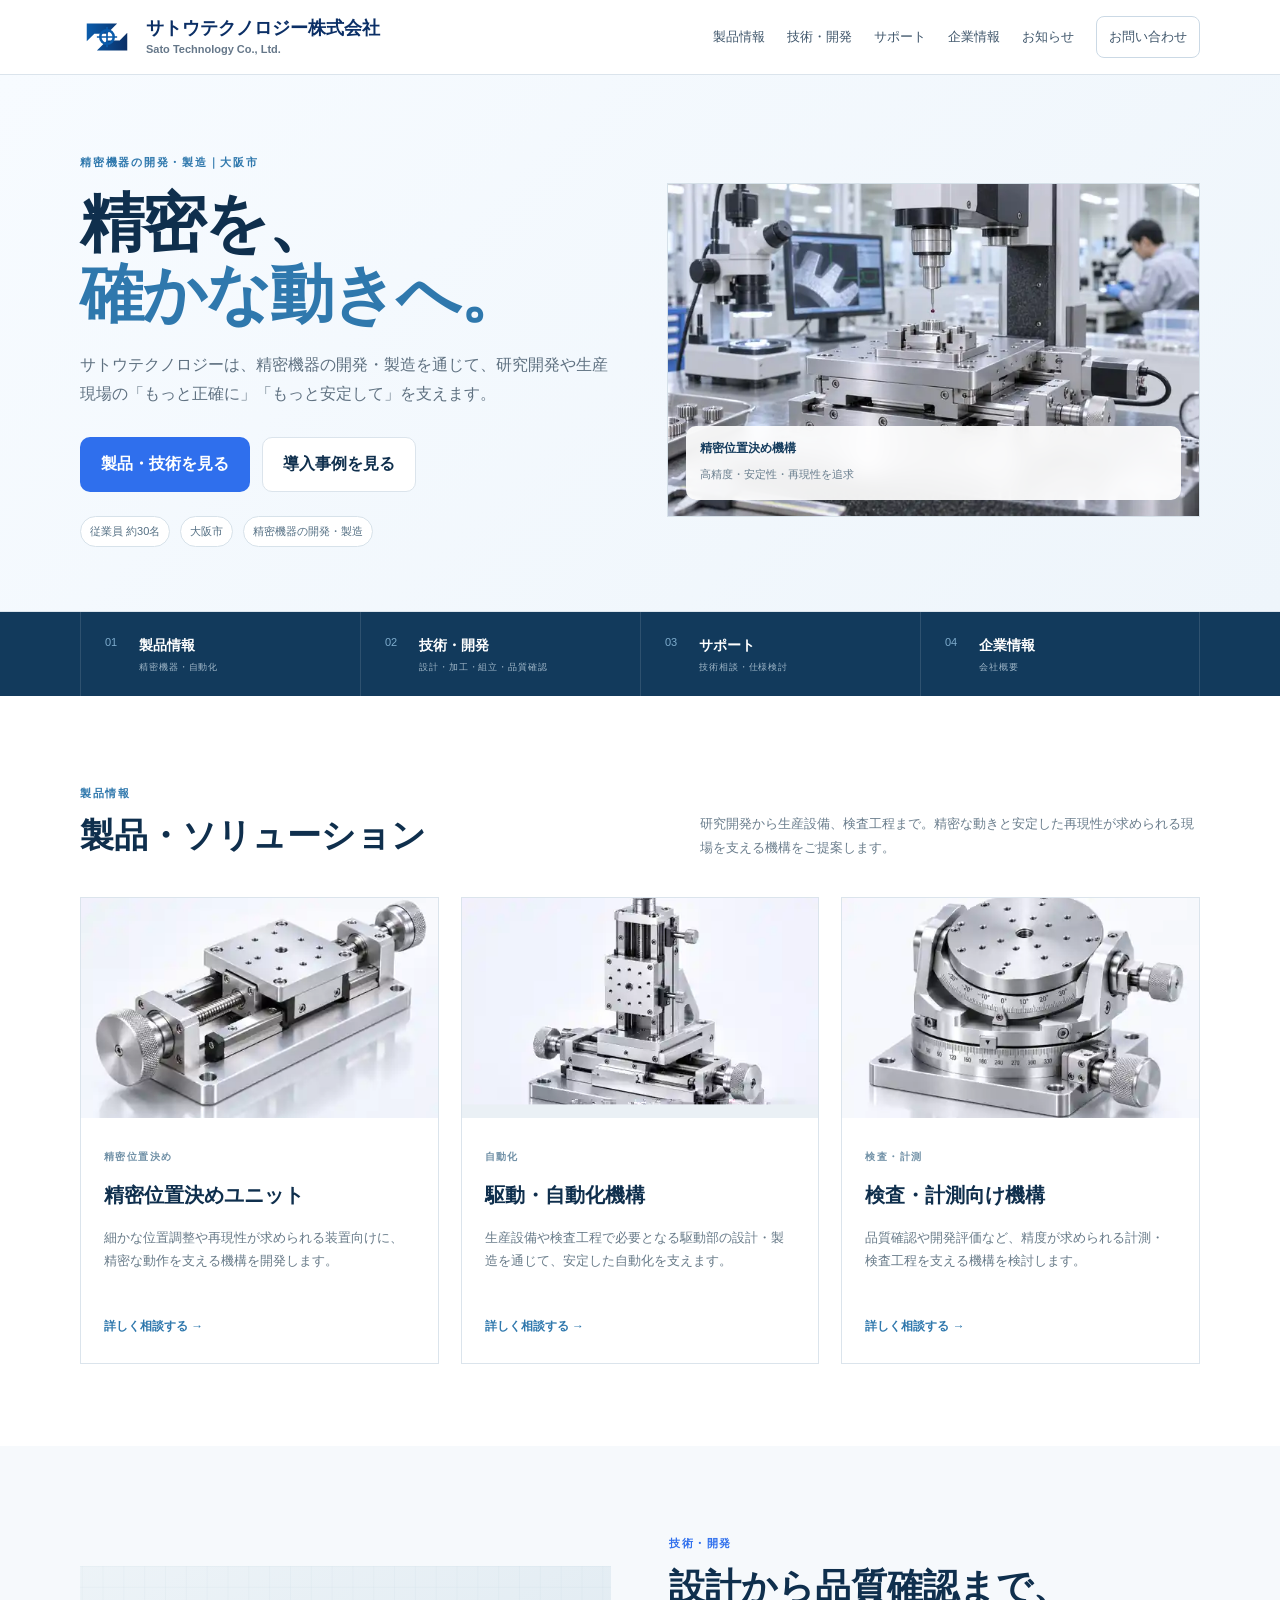
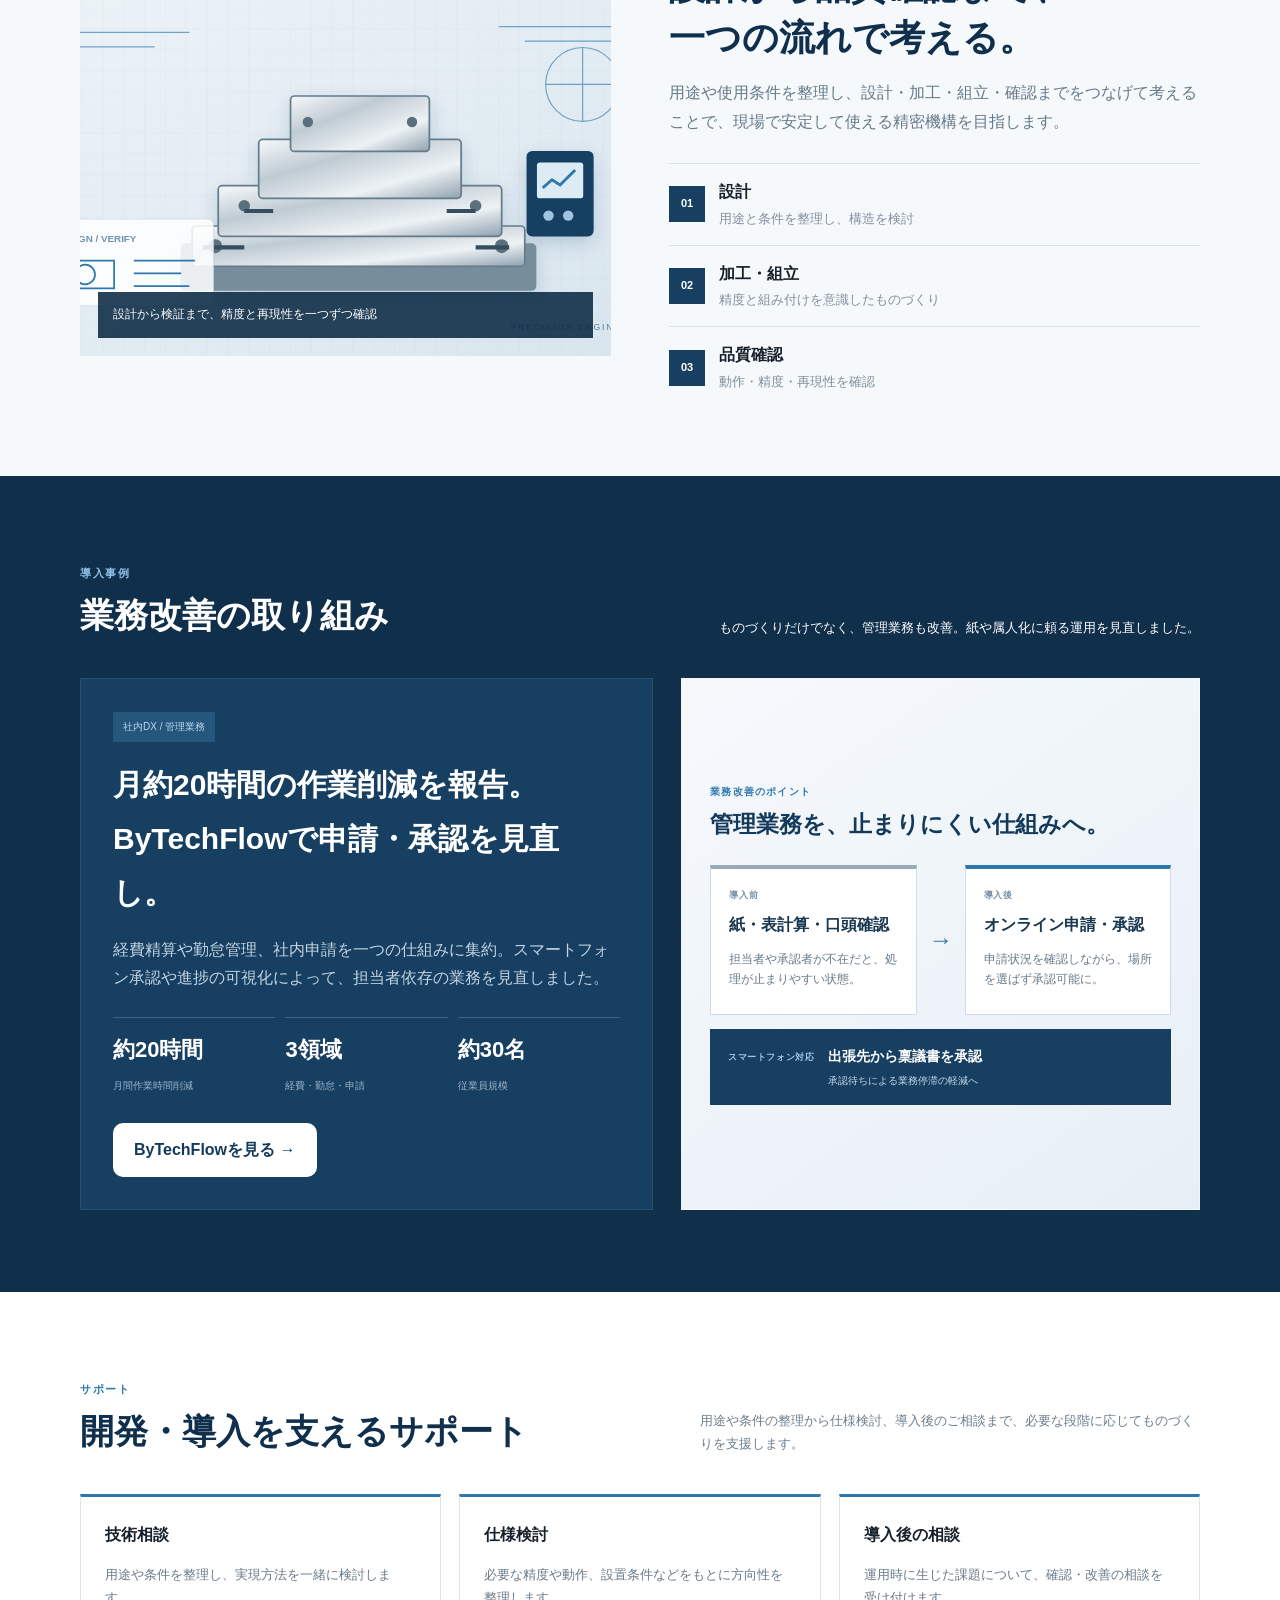
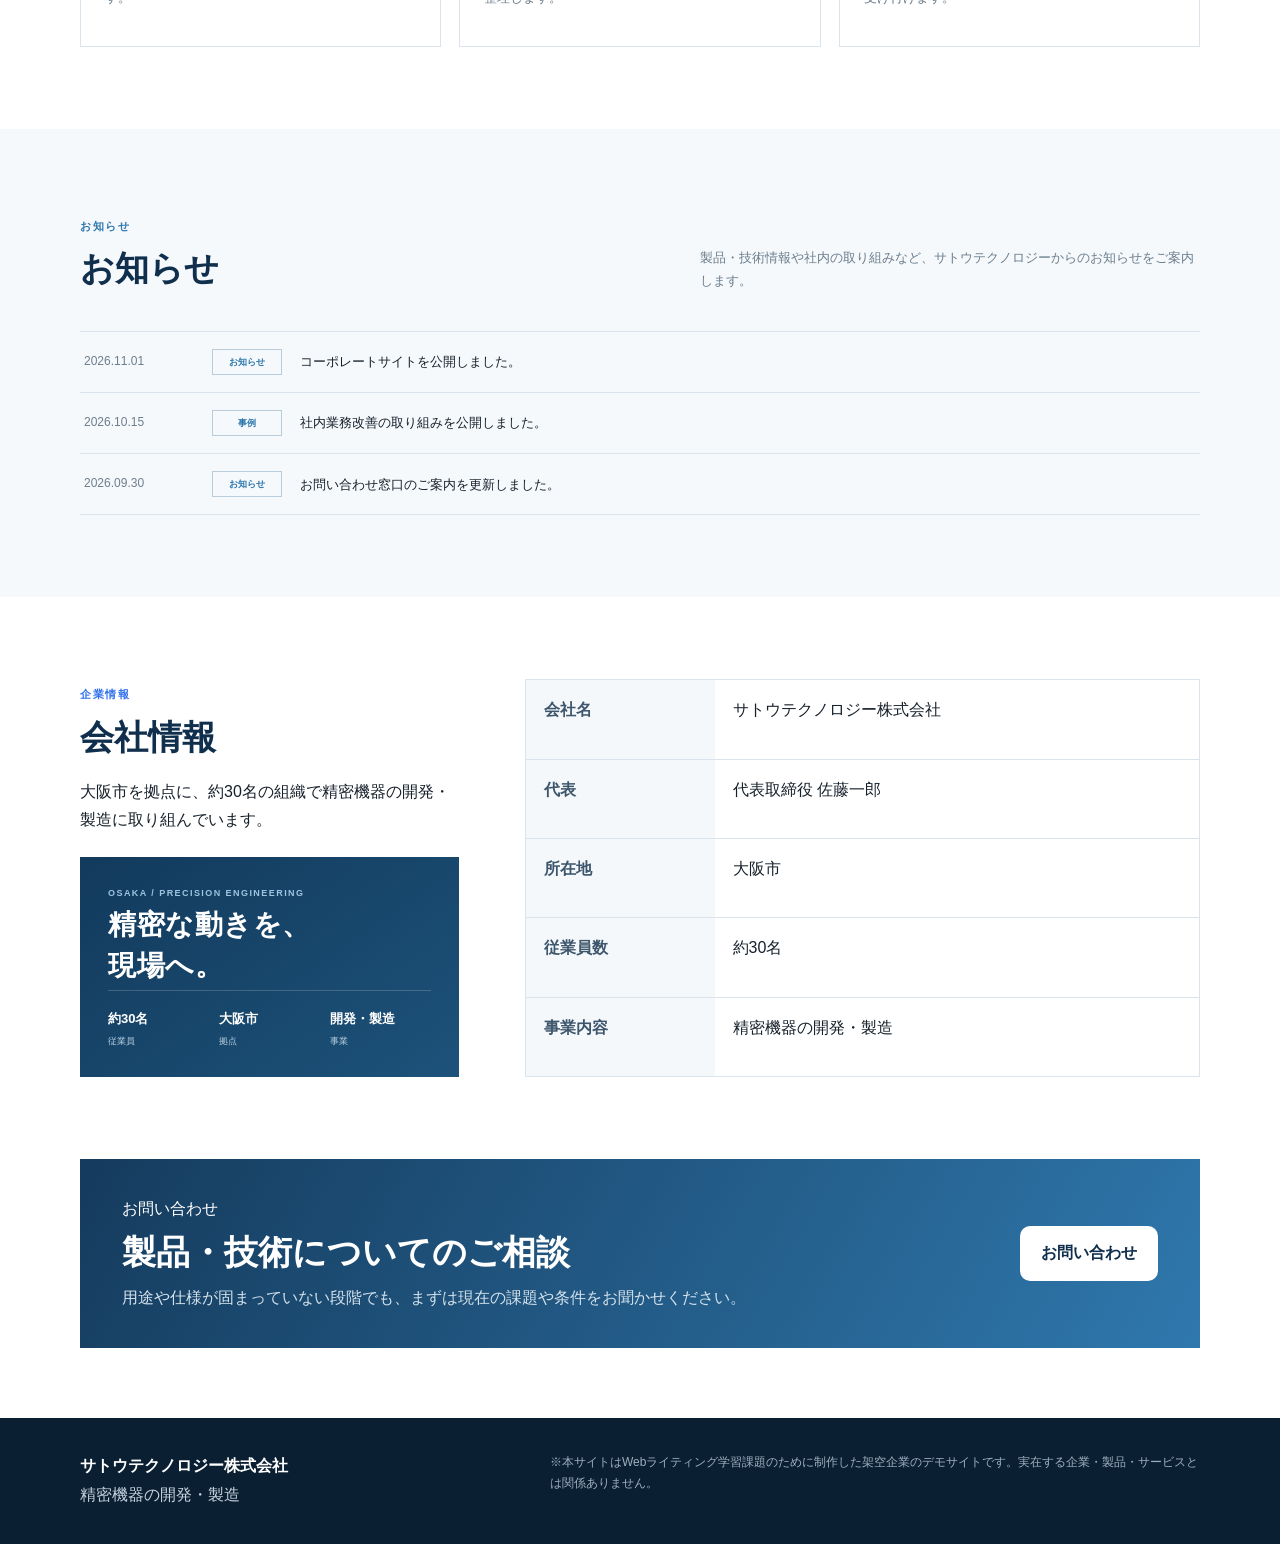
==== commit f480d530: "Fix Sato Technology development visual" ====
--- a/index.html
+++ b/index.html
@@ -82,7 +82,7 @@
 <section id="technology" class="st-section st-soft">
   <div class="container st-tech-grid">
     <div class="st-tech-visual st-tech-photo">
-      <img src="assets/sato-technology-development.webp" alt="精密ステージを使った設計・検証のイメージ" loading="lazy" decoding="async">
+      <img src="assets/sato-technology-development.svg" alt="精密ステージ・測定器・設計図を組み合わせた設計・検証のイメージ" loading="lazy" decoding="async">
       <div class="photo-note">設計から検証まで、精度と再現性を一つずつ確認</div>
     </div>
 
--- a/styles.css
+++ b/styles.css
@@ -136,6 +136,13 @@
 .st-news-list p{margin:0;font-size:13px}
 .st-company-grid{display:grid;grid-template-columns:.72fr 1.28fr;gap:66px}
 .st-company-photo{width:100%;margin-top:22px;aspect-ratio:16/9;object-fit:cover;border:1px solid var(--line)}
+.st-company-identity{margin-top:22px;padding:28px;background:linear-gradient(145deg,#123a5c,#1d527a);color:#fff;min-height:220px;display:flex;flex-direction:column;justify-content:space-between}
+.st-company-identity>small{font-size:9px;letter-spacing:.16em;color:#9fc4df;font-weight:800}
+.st-company-identity>strong{font-size:28px;line-height:1.45;letter-spacing:.02em}
+.st-company-identity>div{display:grid;grid-template-columns:repeat(3,1fr);gap:10px;border-top:1px solid rgba(255,255,255,.18);padding-top:16px}
+.st-company-identity span{display:flex;flex-direction:column;gap:3px}
+.st-company-identity b{font-size:13px}
+.st-company-identity em{font-style:normal;font-size:9px;color:#bcd2e2}
 .st-contact-section{padding:0 0 70px}
 .st-contact-box{background:linear-gradient(120deg,#153b5d,#2f78ad);padding:36px 42px;color:#fff;display:flex;justify-content:space-between;gap:30px;align-items:center}
 .st-contact-box h2{color:#fff;margin:5px 0 7px}
@@ -259,6 +266,7 @@
   .st-logo-mark{width:42px;height:42px}.st-logo-text strong{font-size:14px}.st-logo-text small{font-size:9px}
   .st-hero{padding-top:52px}.st-hero h1{font-size:46px}
   .st-quick-grid,.value-strip-inner{grid-template-columns:1fr}
+  .st-company-identity>div{grid-template-columns:1fr}
   .st-case-stats,.case-metrics{grid-template-columns:1fr}
   .st-news-list>div{grid-template-columns:84px 52px 1fr;gap:8px}
   .st-contact-box,.btf-cta-box{padding:28px 22px;flex-direction:column;align-items:flex-start}
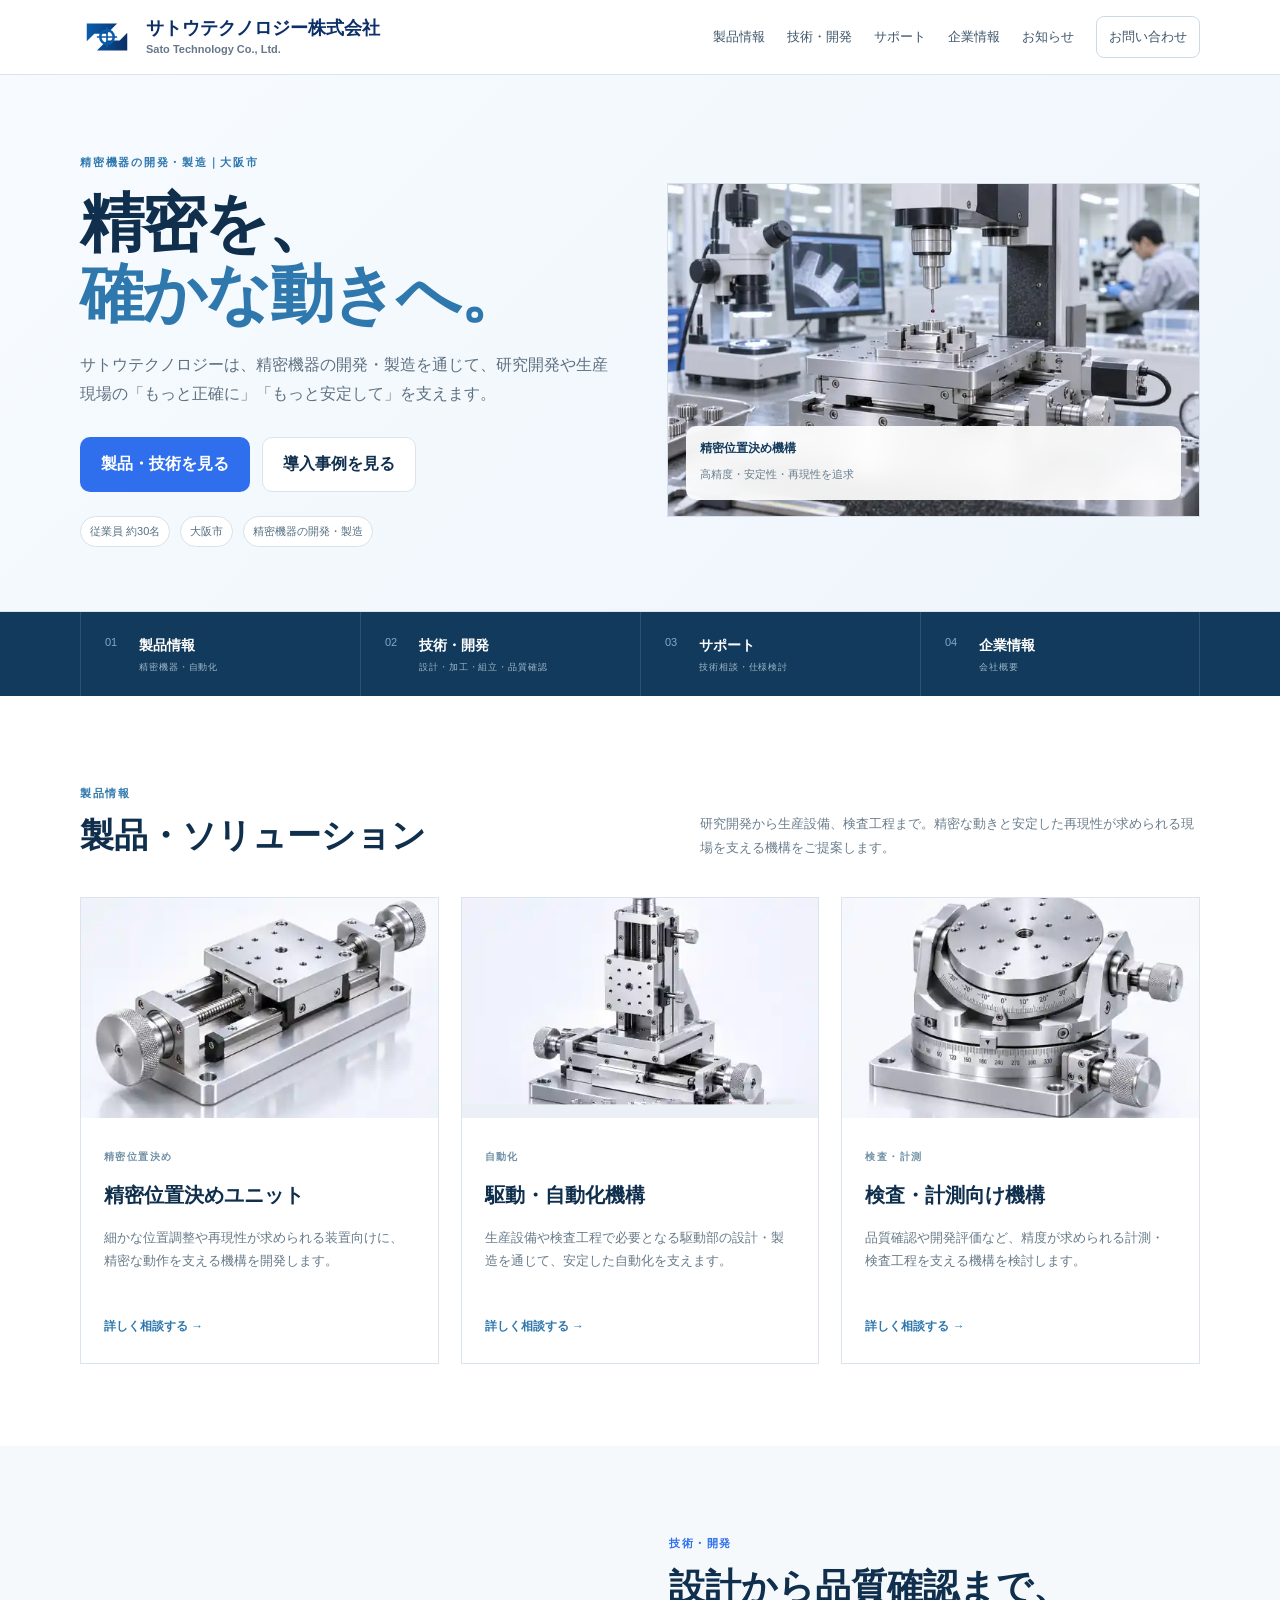
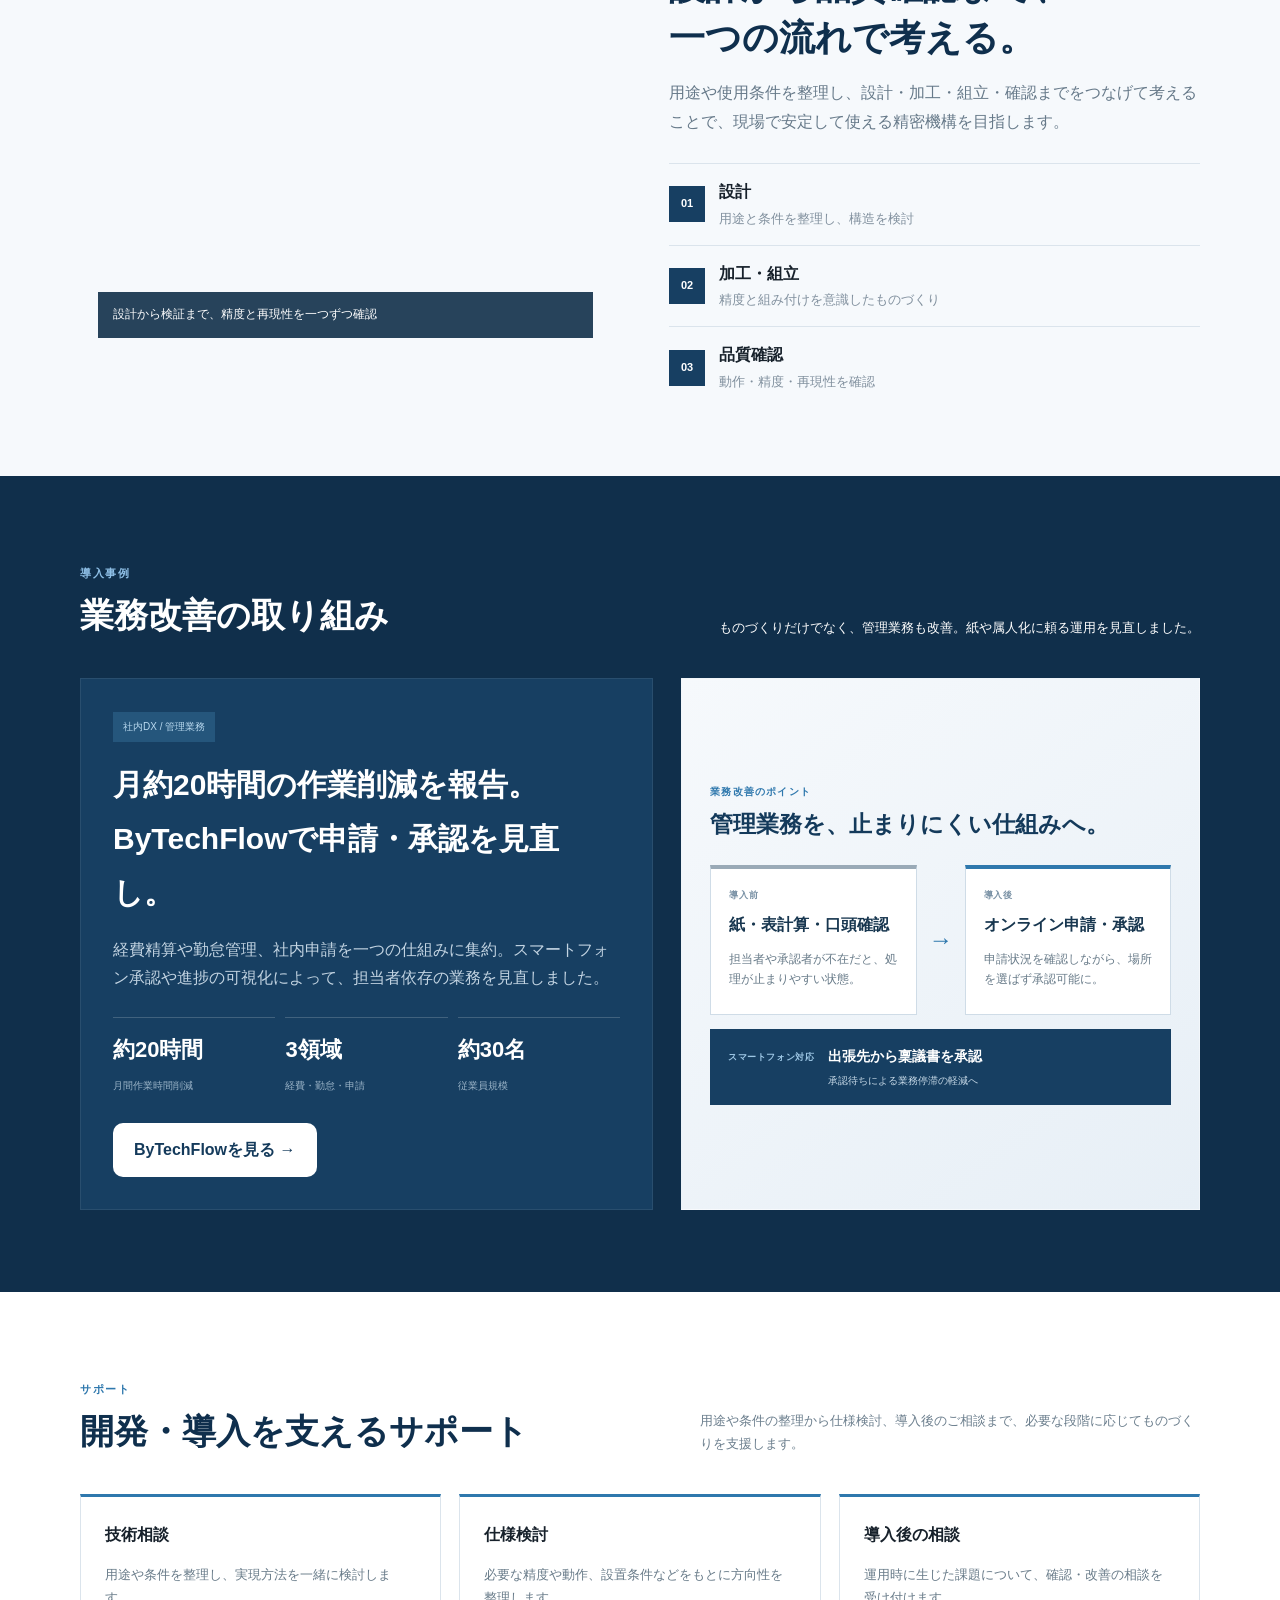
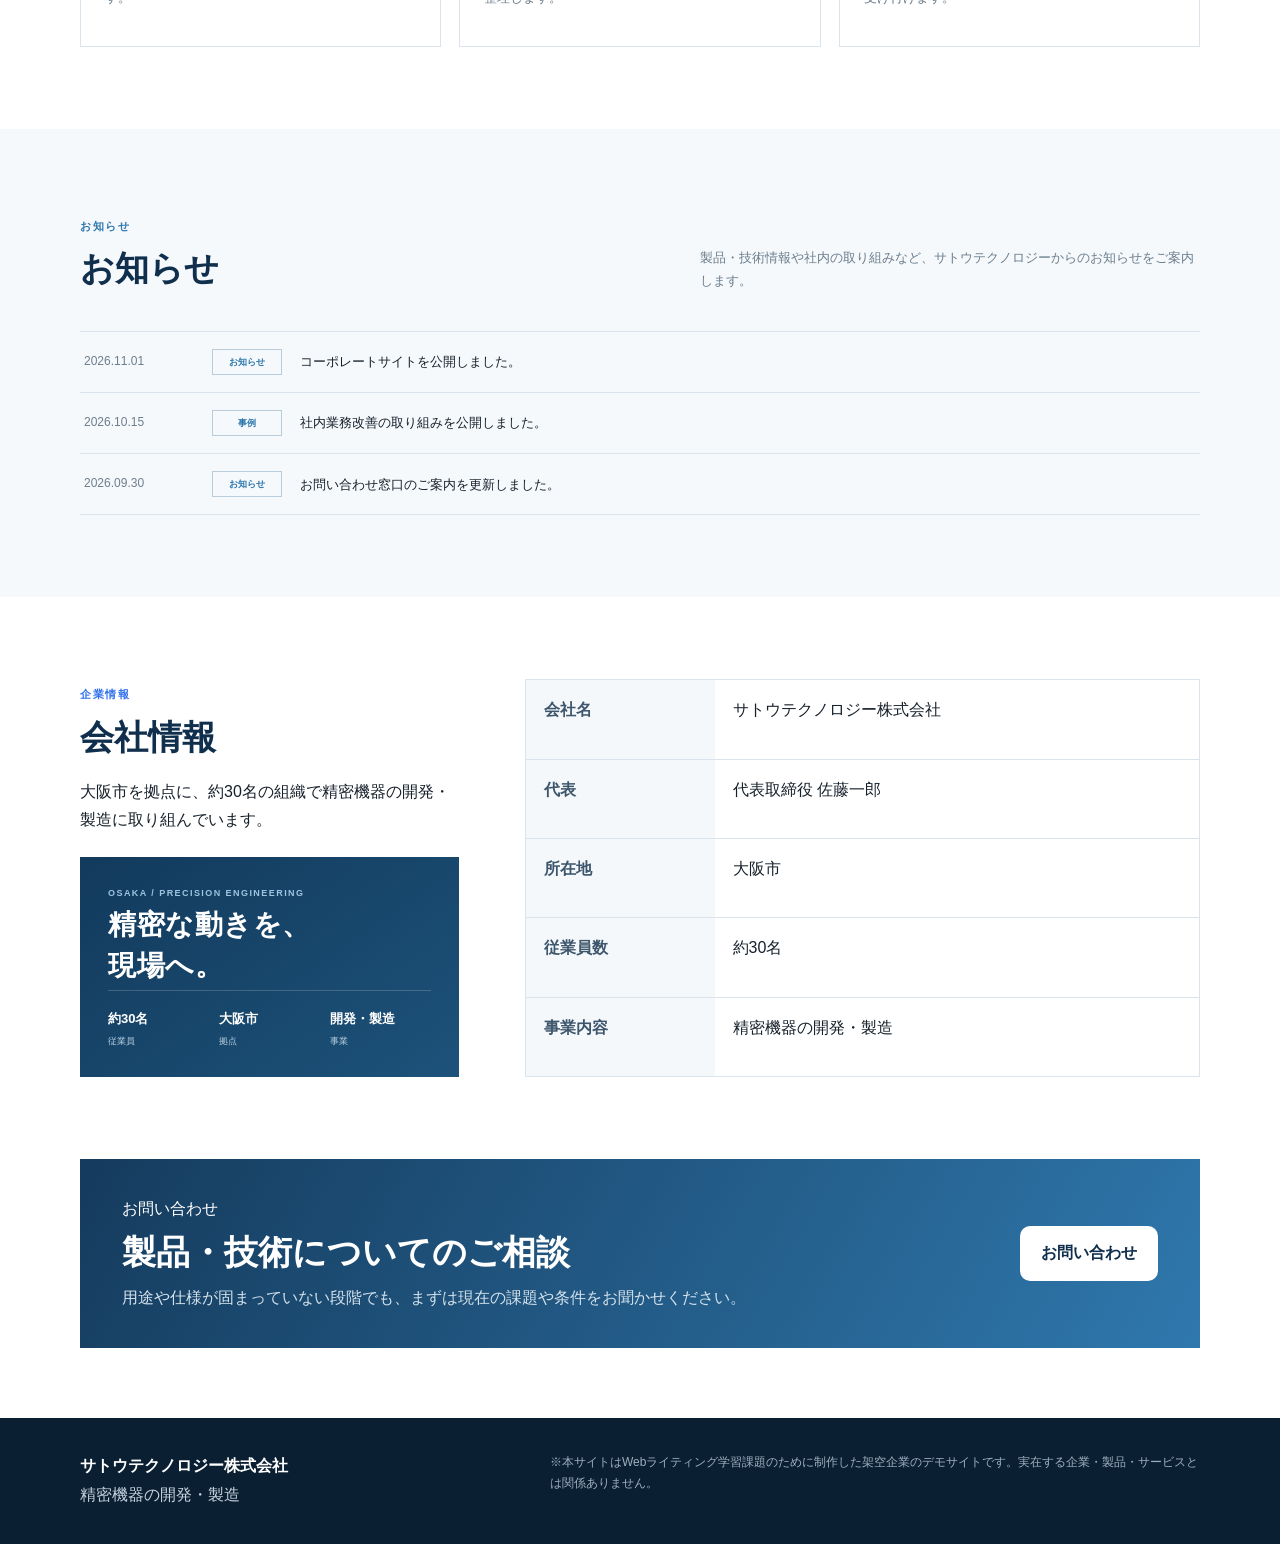
==== commit d9b074c1: "Use development photo in Sato Technology site" ====
--- a/index.html
+++ b/index.html
@@ -82,7 +82,7 @@
 <section id="technology" class="st-section st-soft">
   <div class="container st-tech-grid">
     <div class="st-tech-visual st-tech-photo">
-      <img src="assets/sato-technology-development.svg" alt="精密ステージ・測定器・設計図を組み合わせた設計・検証のイメージ" loading="lazy" decoding="async">
+      <img src="assets/sato-technology-development-photo.webp" alt="精密加工ステージを測定・検査する技術者の様子" loading="lazy" decoding="async">
       <div class="photo-note">設計から検証まで、精度と再現性を一つずつ確認</div>
     </div>
 
